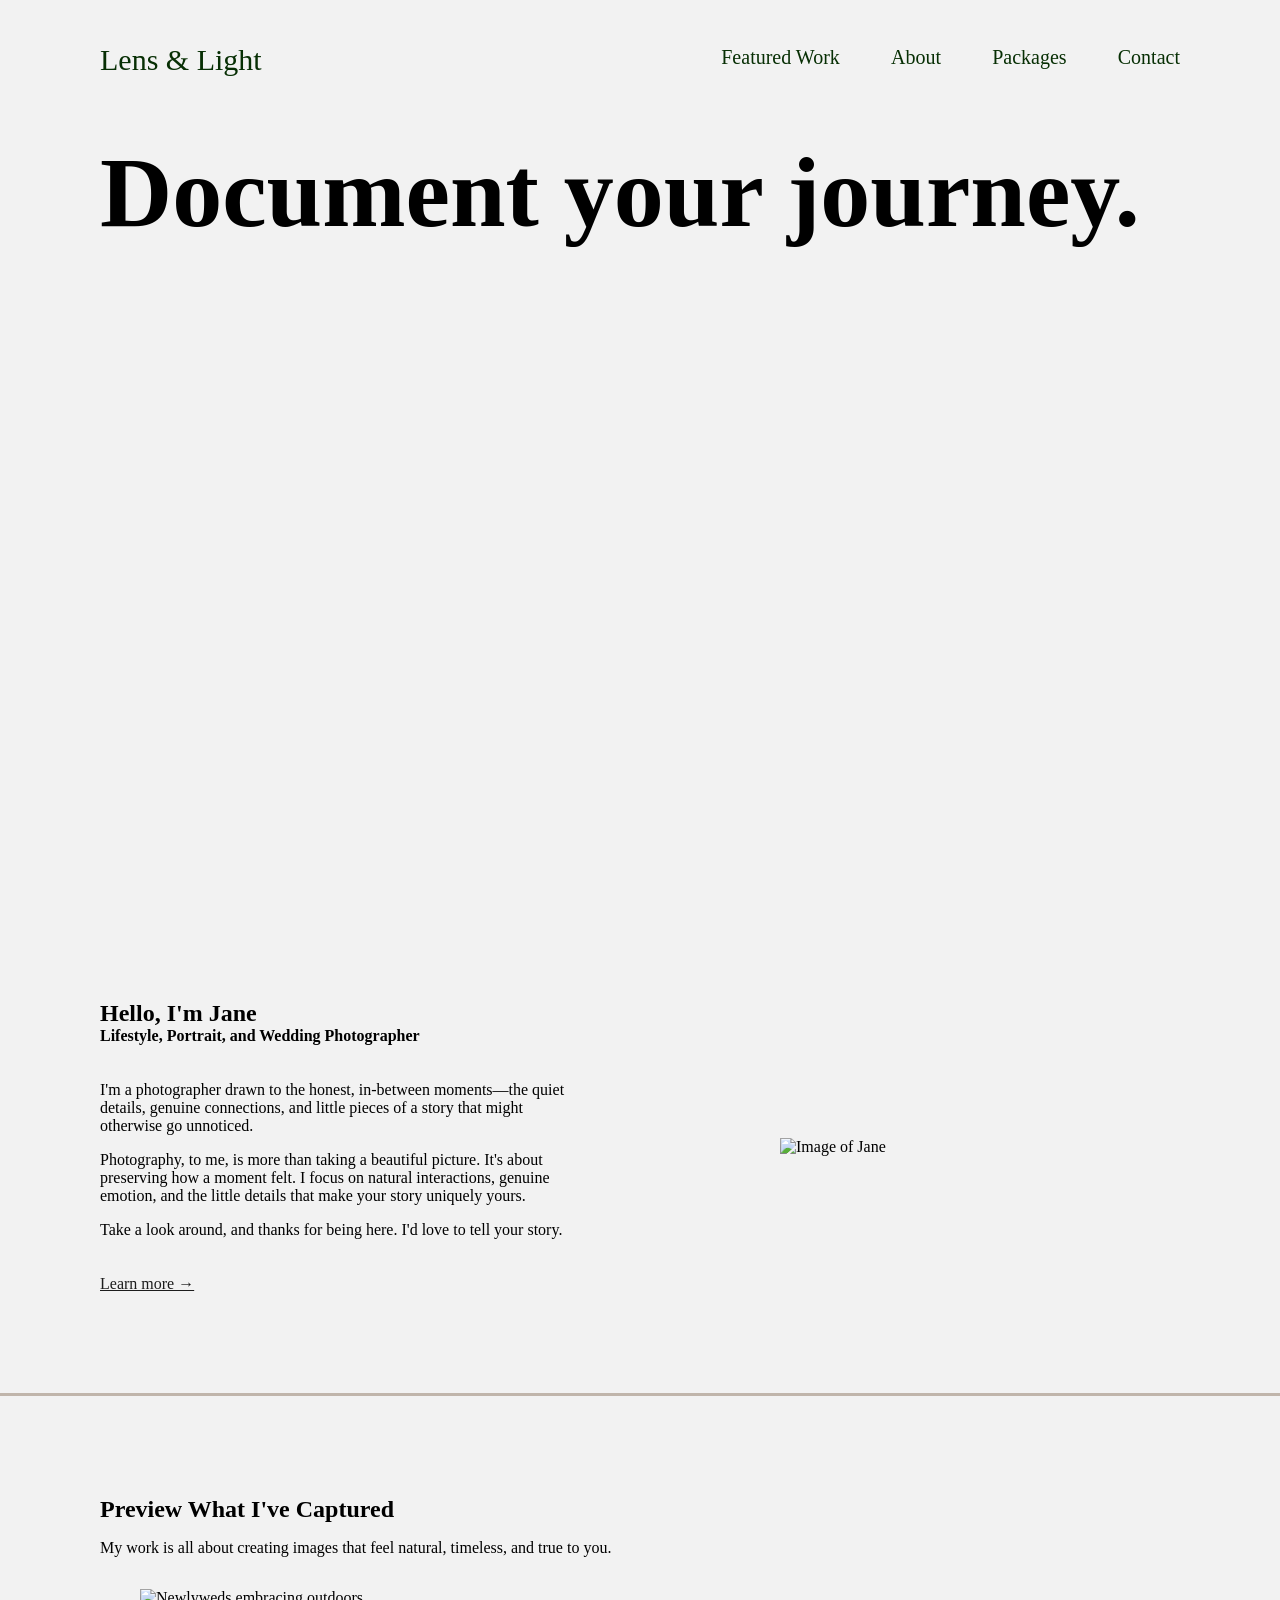
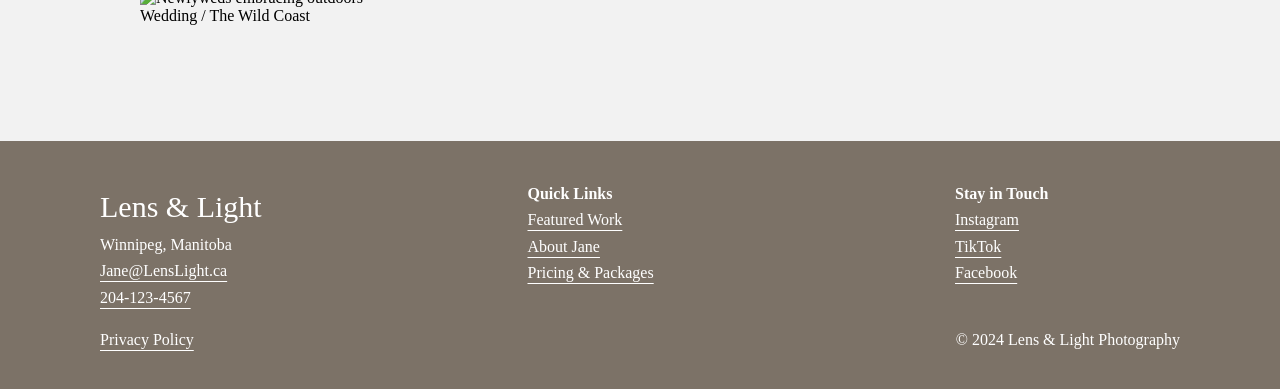
==== index.html @ a1c9bda1 "first commit" ====
<!DOCTYPE html>
<html lang="en">
<head>
	<meta charset="UTF-8">
	<meta name="viewport" content="width=device-width, initial-scale=1.0">
	<meta name="description" content="Lens & Light Photography — thoughtful photography for life's honest, luminous moments.">
	<title>Lens & Light Photography | Home</title>
	<link rel="preconnect" href="https://fonts.googleapis.com">
	<link rel="preconnect" href="https://fonts.gstatic.com" crossorigin>
	<link href="https://fonts.googleapis.com/css2?family=Homemade+Apple&display=swap" rel="stylesheet">
	<link href="https://googleapis.com" rel="stylesheet">
	<link rel="stylesheet" href="styles.css">
</head>
<body>
	<header id="top" class="header home">
		<div class="header-content content">
			<nav class="nav" aria-label="Main navigation">
				<div class="logo-div">
					<a class="brand" href="#top">Lens &amp; Light</a>
					<img src="images/menu.png" alt="Hamburger menu icon" class="hamburger" height="40" />
				</div>
				<div class="nav-links">
					<a href="featured-work.html" class="nav">Featured Work</a>
					<a href="#about" class="nav">About</a>
					<a href="packages.html" class="nav">Packages</a>
					<a href="#" class="nav">Contact</a>
				</div>
			</nav>
			<h1>Document your journey.</h1>
		</div>
	</header>
	<main>
		<section id="about" class="main-section">
			<div class="content">
				<div class="left">
					<div class="about-heading">
						<h2 class="no-margin">Hello, I&apos;m Jane</h2>
						<h4 class="no-margin">Lifestyle, Portrait, and Wedding Photographer</h4>
					</div>
					<div class="about-content">
						<p>I&apos;m a photographer drawn to the honest, in-between moments—the quiet details, genuine connections, and little pieces of a story that might otherwise go unnoticed.</p>
						<p>Photography, to me, is more than taking a beautiful picture. It&apos;s about preserving how a moment felt. I focus on natural interactions, genuine emotion, and the little details that make your story uniquely yours.</p>
						<p>Take a look around, and thanks for being here. I&apos;d love to tell your story.</p>
					</div>
					<a href="#">Learn more →</a>
				</div>
				<div class="right">
					<img width="400px" src="https://images.unsplash.com/photo-1513159446162-54eb8bdaa79b?auto=format&fit=crop&w=800&q=85" alt="Image of Jane" />
				</div>
			</div>
		</section>
		<section id="preview" class="main-section content">
			<h2 class="no-margin">Preview What I've Captured</h2>
			<p>My work is all about creating images that feel natural, timeless, and true to you.</p>
			<div class="gallery-carousel">
				<figure><img src="https://images.unsplash.com/photo-1511285560929-80b456fea0bc?auto=format&fit=crop&w=1000&q=85" alt="Newlyweds embracing outdoors">
				<figcaption>Wedding / The Wild Coast</figcaption></figure>
			</div>
		</section>
	</main>
	<footer class="footer">
		<div class="content">
			<div class="columns">
				<div class="footer-link-section">
					<a href="#top" class="brand">Lens & Light</a>
					<p class="no-margin">Winnipeg, Manitoba</p>
					<a href="mailto:Jane@LensLight.ca">Jane@LensLight.ca</a>
					<a href="tel:2041234567">204-123-4567</a>
				</div>
				<div class="footer-link-section">
					<h4 class="no-margin">Quick Links</h4>
					<a href="#">Featured Work</a>
					<a href="#">About Jane</a>
					<a href="#">Pricing & Packages</a>
				</div>
				<div class="footer-link-section">
					<h4 class="no-margin">Stay in Touch</h4>
					<a href="#">Instagram</a>
					<a href="#">TikTok</a>
					<a href="#">Facebook</a>
				</div>
			</div>
			<div class="columns">
				<div class="terms">
					<a href="#">Privacy Policy</a>
					<!-- <a href="#">Terms of Service</a> -->
				</div>
				<p class="no-margin">&copy; 2024 Lens &amp; Light Photography</p>	
			</div>
		</div>
	</footer>
</body>
</html>
---- styles.css ----
:root {
    --background: #F2F2F2;
    --accent-light: #C0B5AB;
    --accent-dark: #7C7267;
    --header-background: #262318;
    --font-color: #1D1D1D;
    --green-accent: #072F04;
}

* {
    box-sizing: border-box;
}

h1, h2, h3, h4, h5, h6 {
    margin-top: 0;
    margin-bottom: 12px;
}

h1 {
    font-size: 100px;
}

a {
    color: var(--font-color);
}
a.nav {
    text-decoration: none;
}
a.active {
    text-decoration: underline;
    text-underline-offset: 25%;
    text-decoration-thickness: 1.5px;
}

main {
    min-height: 80vh;
}

.lavish {
  font-family: "Lavishly Yours", cursive;
  font-weight: 400;
  font-style: normal;
}

.no-margin {
    margin: 0;
    padding: 0;
}

body {
    background-color: var(--background);
    margin: 0;
    width: 100%;
}

.content {
    max-width: 1400px;
}
.content:not(.footer *) {
    margin: 0 auto;
}

.header {
    padding: 30px 100px;
}
.header.home {
    background-image: url("https://images.unsplash.com/photo-1511285560929-80b456fea0bc?auto=format&fit=crop&w=1000&q=85");
    background-repeat: no-repeat;
    background-size: cover;
    background-position: center; 
    height: 900px;
}
.header:not(.home) {
    background-color: var(--header-background);
    color: white;
}
.header-content {
    display: flex;
    flex-direction: column;
    gap: 50px;
}
.nav {
    display: flex;
    flex-direction: row;
    justify-content: space-between;
    align-items: center;
    font-size: 20px;
}
.brand {
    text-decoration: none;
    font-family: "Homemade Apple", cursive;
    font-weight: 400;
    font-style: normal;
    font-size: 30px;
    line-height: 170%;
}
.hamburger {
    visibility: hidden;
}
.nav-links {
    display: flex;
    flex-direction: row;
    /* gap: clamp(1rem, 2.5rem, 2.5rem); */
    gap: 4vw;
    width: fit-content;
    flex-wrap: wrap;
}
.nav .brand, .nav-links a {
    color: var(--green-accent);
    width: fit-content;
}
.header:not(.home) .nav .brand, .header:not(.home) .nav-links a {
    color: white;
}

#about {
    border-bottom: 3px solid var(--accent-light);
}
#about .content {
    display: flex;
    flex-direction: row;
    gap: 200px;
}
.main-section { 
    padding: 100px;
}
.side-padding {
    margin: 0 100px;
}
#about .left {
    display: flex;
    flex-direction: column;
    gap: 20px;
}
#about .right {
    display: flex;
    align-items: center;
}

#preview {
    display: flex;
    flex-direction: column;
    /* gap: 20px; */
}

.footer {
    background-color: var(--accent-dark);
    color: white;
    padding: 40px 100px;
}
.footer .content {  
    display: flex;
    flex-direction: column;
    gap: 20px;
}
.footer .columns {
    display: flex;
    flex-direction: row;
    justify-content: space-between;
}
.footer-link-section {
    display: flex;
    flex-direction: column;
    width: 225px;
    line-height: 165%;
}
.footer-link-section a, .footer .terms a {
    color: white;
    text-underline-offset: 25%;
}
.footer .terms {
    display: flex;
    flex-direction: row;
    gap: 20px;
}


/* Featured Work Pages */

.featured-tabs {
    display: flex;
    flex-direction: row;
    gap: 20px;
}
.gallery {
    width: 100%;
    box-sizing: border-box;
    display: flex;
    gap: 10px;
    padding: 60px 25px 200px 25px;
}
.gallery-column {
    flex: 1;
    min-width: 300px;
    max-width: 500px;
    display: flex;
    flex-direction: column;
    gap: 10px;
    overflow: hidden;
}
.gallery-column img {
    width: 100%;
    max-width: 600px;
    height: auto;
    display: block;
}

/* Packages Page */
.package-section {
    margin-top: 20px;
    margin-bottom: 200px !important;
    padding: 0 90px 55px;
    border: 2px solid #333;
    position: relative;
}
.title-wrapper {
    position: relative;
    text-align: center;
    margin-top: -42px;
    margin-bottom: 32px;
}
.title {
    display: inline-block;
    padding: 0 75px;
    background: #f4f4f4;
    font-family: "Ballet", "Brush Script MT", cursive;
    font-size: 64px;
    font-weight: 400;
    line-height: 1;
    position: relative;
}
.intro {
    text-align: center;
    font-family: Georgia, "Times New Roman", serif;
    font-size: 22px;
    margin: 0 auto 72px;
    max-width: 1050px;
    line-height: 1.4;
}
.packages {
    display: grid;
    column-gap: 70px;
}
.packages.three {
    grid-template-columns: repeat(3, minmax(0, 1fr));
}
.packages.two {
    grid-template-columns: repeat(2, minmax(0, 1fr));
}
.package {
    min-width: 0;
}
.price {
    text-align: center;
    font-size: 24px;
    margin-bottom: 13px;
}
.package-name {
    border-top: 1px solid #777;
    border-bottom: 1px solid #777;
    padding: 7px 0 11px;

    text-align: center;

    font-family: "Ballet", "Brush Script MT", cursive;
    font-size: 34px;
    font-weight: 400;
    font-style: italic;
}
.description {
    margin: 17px 0 25px;
    font-size: 17px;
    line-height: 1.25;
}
.features {
    margin: 0;
    padding-left: 18px;
    font-size: 17px;
    line-height: 1.28;
}
.features li {
    padding-left: 1px;
    margin: 0;
}


@media (max-width: 1265px) {
    #about .content{
        gap: 70px;
    }
    #about .right img {
        width: 380px;
    }
}

@media (max-width: 1000px) {
    .header {
        padding: 30px 50px;
    }
    .main-section {
        padding: 80px 50px;
    }
    .side-padding  {
        margin: 0 50px;
    }
    .footer-link-section {
        width: fit-content;
        min-width: 120px;
    }
    #about .content {
        flex-direction: column;
    }
    #about .right img {
        margin: 0 auto;
    }
    .footer {
        padding: 40px 50px;
    }

    /* Packages page */
    .package-section {
        margin: 30px;
        padding: 0 45px 45px;
    }

    .packages {
        column-gap: 40px;
    }

    .title {
        font-size: 52px;
        padding: 0 45px;
    }

    .intro {
        font-size: 19px;
        margin-bottom: 55px;
    }
}

@media (max-width: 760px) {
    .header .nav-links {
        display: none;
    }
    .header .logo-div {
        display: flex;
        flex-direction: row;
        justify-content: space-between;
        width: 100%;
    }
    .header .hamburger {
        visibility: visible;
    }

    /* Packages page */
    .package-section {
        margin: 20px;
        padding: 0 30px 40px;
    }

    .packages.two, .packages.three {
        grid-template-columns: repeat(1, minmax(0, 1fr));
        row-gap: 50px;
    }

    .title-wrapper {
        margin-bottom: 30px;
    }

    .title {
        font-size: 46px;
        padding: 0 30px;
    }

    .intro {
        font-size: 18px;
        margin-bottom: 45px;
    }
}

@media (max-width: 500px) {
    .header {
        padding: 25px;
    }
    .main-section {
        padding: 60px 25px;
    }
    .side-padding  {
        margin: 0 25px;    
    }
    #about .right img {
        width: 90vw;
    }

    /* Packages page */
    .package-section {
        margin: 12px;
        padding: 0 20px 30px;
    }

    .title {
        font-size: 38px;
        padding: 0 20px;
    }

    .intro {
        font-size: 16px;
    }

    .description,
    .features {
        font-size: 16px;
    }

    .price {
        font-size: 22px;
    }
}
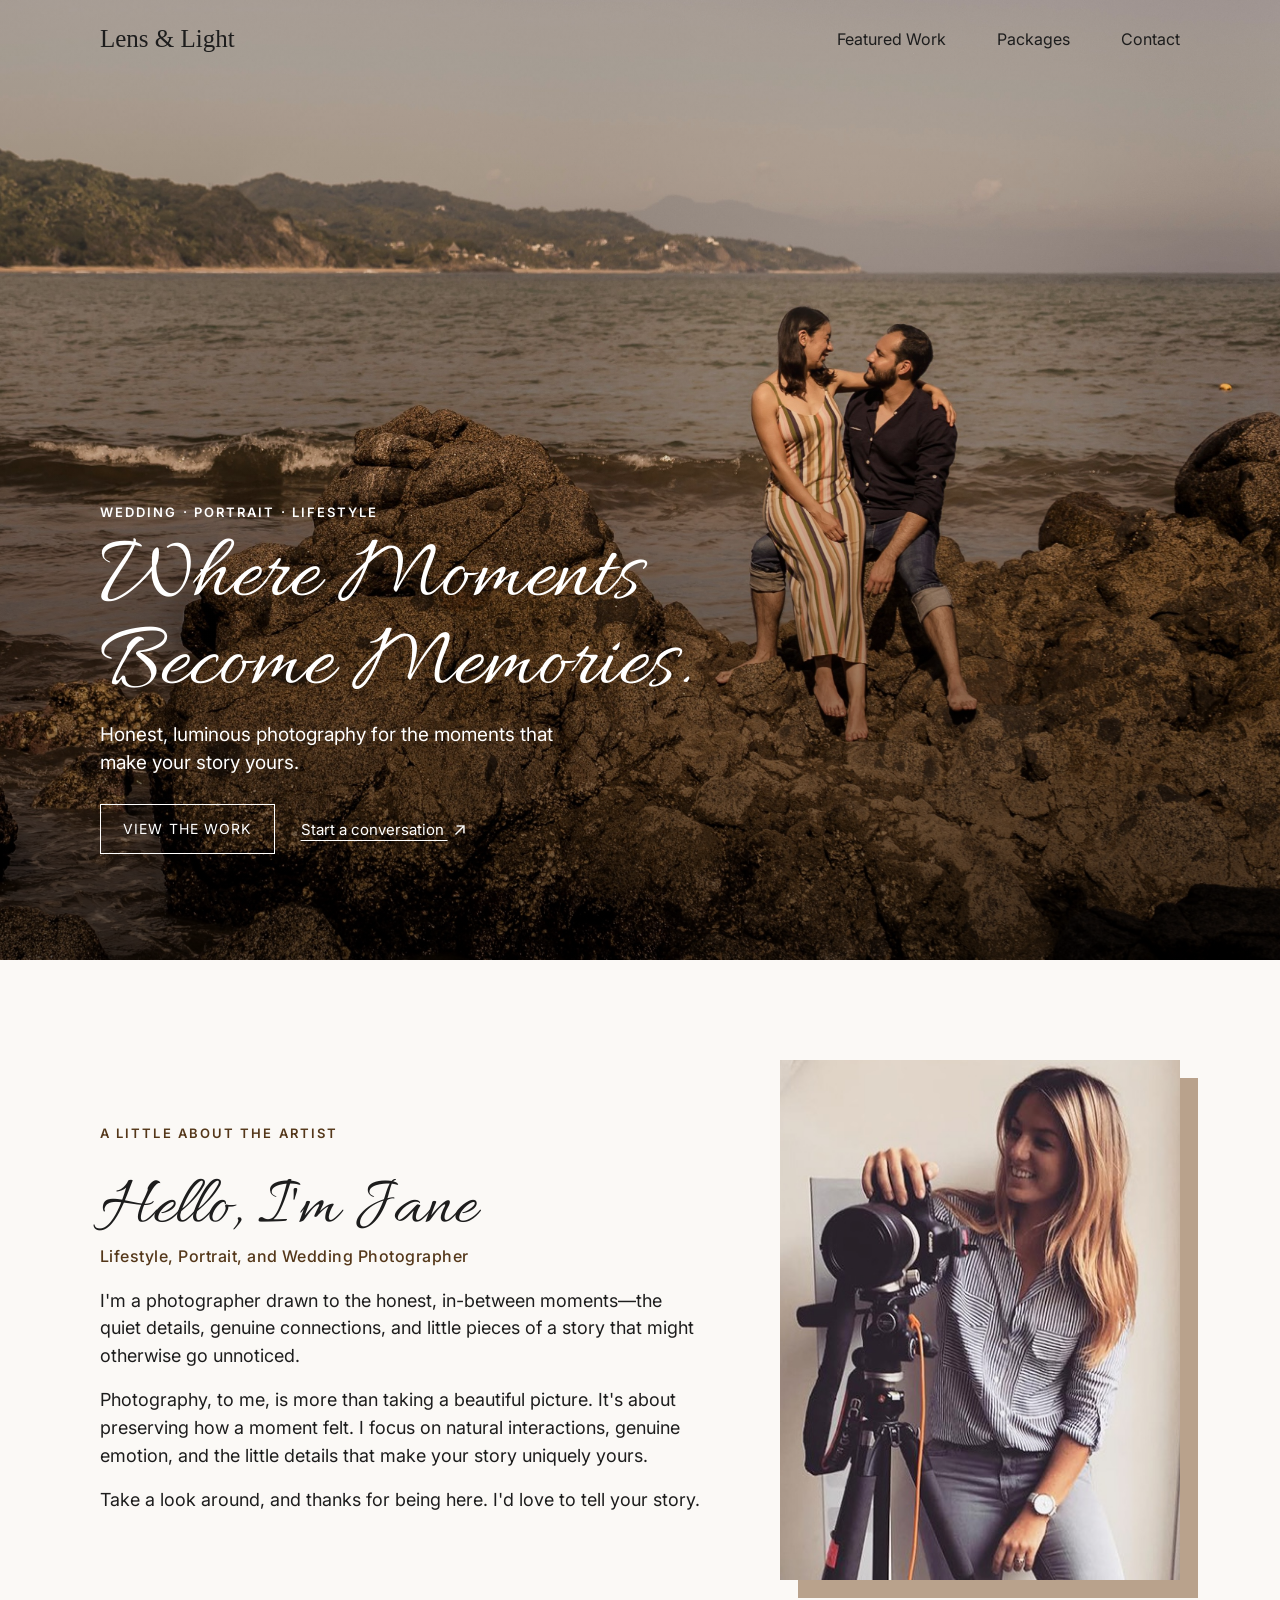
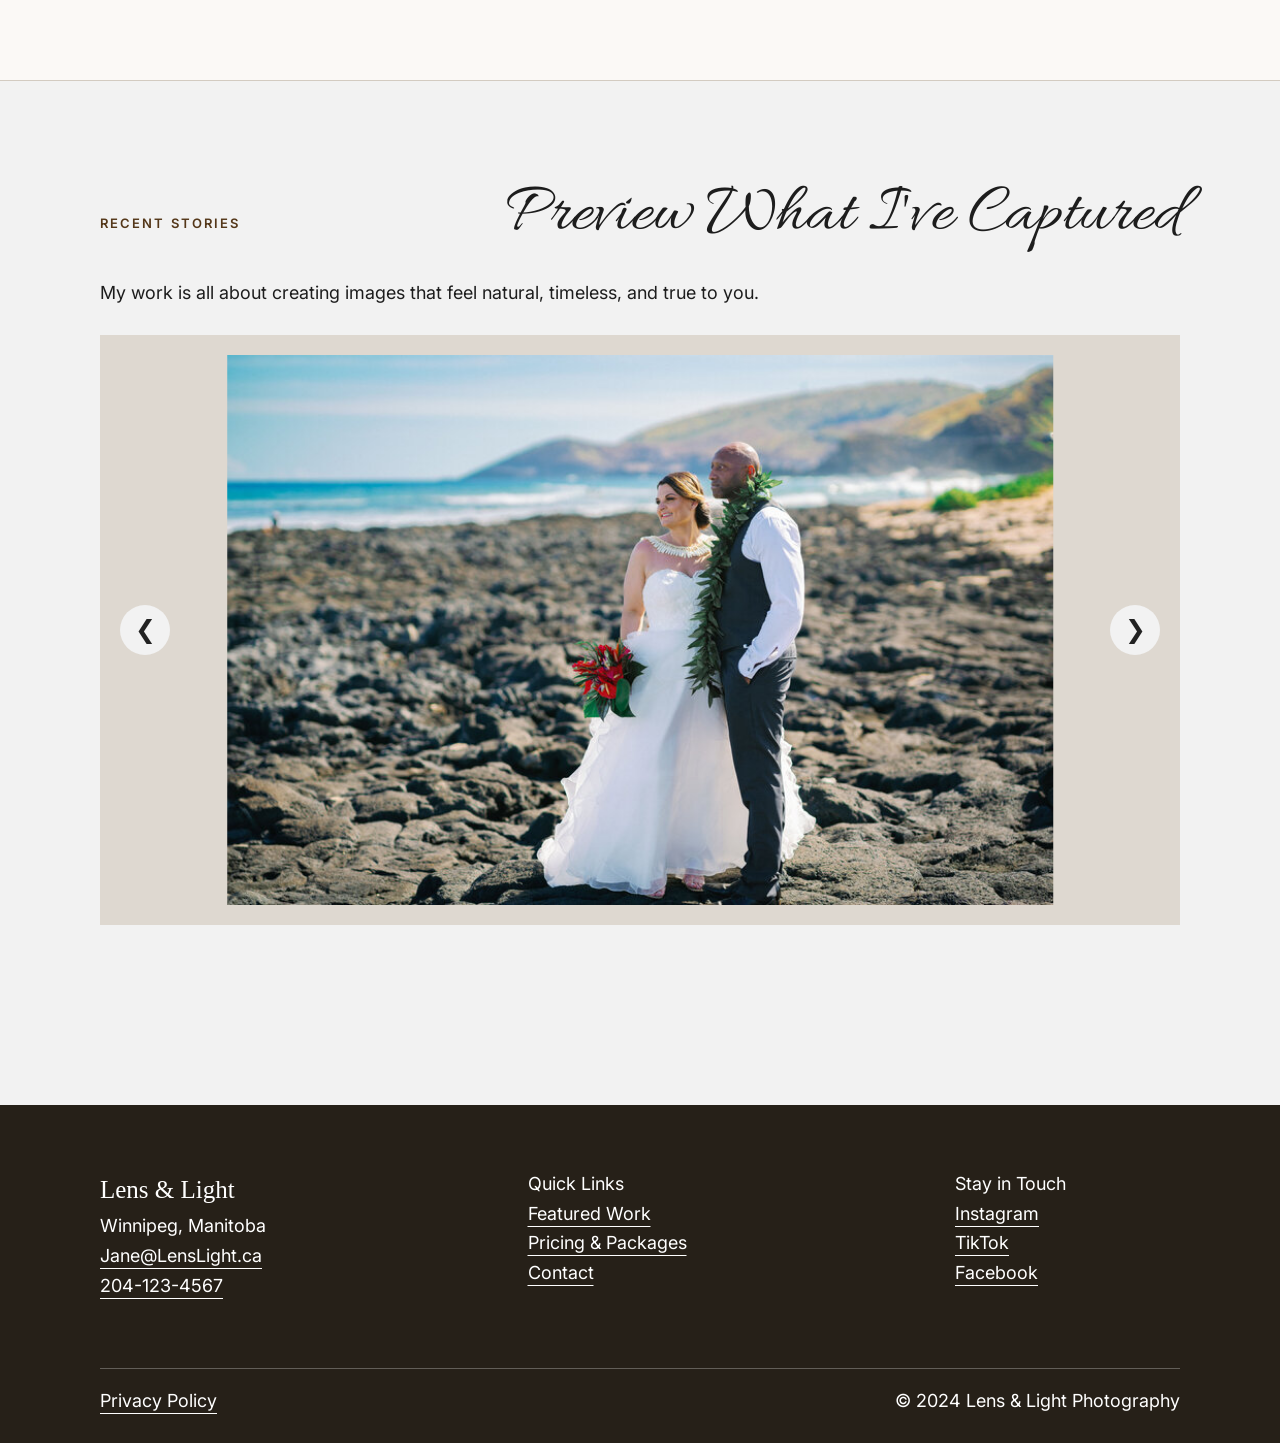
==== commit 092c78a9: "whole site" ====
--- a/index.html
+++ b/index.html
@@ -7,34 +7,45 @@
 	<title>Lens & Light Photography | Home</title>
 	<link rel="preconnect" href="https://fonts.googleapis.com">
 	<link rel="preconnect" href="https://fonts.gstatic.com" crossorigin>
-	<link href="https://fonts.googleapis.com/css2?family=Homemade+Apple&display=swap" rel="stylesheet">
-	<link href="https://googleapis.com" rel="stylesheet">
+	<link href="https://fonts.googleapis.com/css2?family=Allura&family=Homemade+Apple&family=Inter:wght@400;500;600&display=swap" rel="stylesheet">
 	<link rel="stylesheet" href="styles.css">
 </head>
 <body>
-	<header id="top" class="header home">
+	<header id="top" class="header home content-padding">
 		<div class="header-content content">
 			<nav class="nav" aria-label="Main navigation">
 				<div class="logo-div">
 					<a class="brand" href="#top">Lens &amp; Light</a>
-					<img src="images/menu.png" alt="Hamburger menu icon" class="hamburger" height="40" />
-				</div>
-				<div class="nav-links">
-					<a href="featured-work.html" class="nav">Featured Work</a>
-					<a href="#about" class="nav">About</a>
+					<button type="button" class="hamburger" aria-label="Open navigation menu" aria-expanded="false" aria-controls="main-navigation">
+						<svg viewBox="0 0 24 24" aria-hidden="true" focusable="false">
+							<path d="m6 9 6 6 6-6"></path>
+						</svg>
+					</button>
+				</div>
+				<div class="nav-links" id="main-navigation">
+					<a href="weddings-featured-work.html" class="nav">Featured Work</a>
 					<a href="packages.html" class="nav">Packages</a>
-					<a href="#" class="nav">Contact</a>
+					<a href="contact.html" class="nav">Contact</a>
 				</div>
 			</nav>
-			<h1>Document your journey.</h1>
+			<div class="hero-copy">
+				<p class="hero-eyebrow">Wedding · Portrait · Lifestyle</p>
+				<h1 class="heading-font">Where Moments Become Memories.</h1>
+				<p class="hero-intro">Honest, luminous photography for the moments that make your story yours.</p>
+				<div class="hero-actions">
+					<a class="hero-button" href="weddings-featured-work.html">View the work</a>
+					<a class="hero-text-link" href="contact.html">Start a conversation <span aria-hidden="true">↗</span></a>
+				</div>
+			</div>
 		</div>
 	</header>
 	<main>
-		<section id="about" class="main-section">
+		<section id="about" class="t-b-padding content-padding">
 			<div class="content">
 				<div class="left">
+					<p class="section-kicker">A little about the artist</p>
 					<div class="about-heading">
-						<h2 class="no-margin">Hello, I&apos;m Jane</h2>
+						<h2 class="no-margin heading-font">Hello, I&apos;m Jane</h2>
 						<h4 class="no-margin">Lifestyle, Portrait, and Wedding Photographer</h4>
 					</div>
 					<div class="about-content">
@@ -42,19 +53,56 @@
 						<p>Photography, to me, is more than taking a beautiful picture. It&apos;s about preserving how a moment felt. I focus on natural interactions, genuine emotion, and the little details that make your story uniquely yours.</p>
 						<p>Take a look around, and thanks for being here. I&apos;d love to tell your story.</p>
 					</div>
-					<a href="#">Learn more →</a>
 				</div>
 				<div class="right">
-					<img width="400px" src="https://images.unsplash.com/photo-1513159446162-54eb8bdaa79b?auto=format&fit=crop&w=800&q=85" alt="Image of Jane" />
+					<img width="400px" src="images/jane.jpg" alt="Image of Jane" />
 				</div>
 			</div>
 		</section>
-		<section id="preview" class="main-section content">
-			<h2 class="no-margin">Preview What I've Captured</h2>
+		<section id="preview" class="top-padding bottom-padding content content-padding">
+			<div class="section-heading">
+				<p class="section-kicker">Recent stories</p>
+				<h2 class="no-margin heading-font">Preview What I&apos;ve Captured</h2>
+			</div>
 			<p>My work is all about creating images that feel natural, timeless, and true to you.</p>
-			<div class="gallery-carousel">
-				<figure><img src="https://images.unsplash.com/photo-1511285560929-80b456fea0bc?auto=format&fit=crop&w=1000&q=85" alt="Newlyweds embracing outdoors">
-				<figcaption>Wedding / The Wild Coast</figcaption></figure>
+			
+			<div class="carousel">
+				<button class="carousel-button carousel-button-left" aria-label="Previous image">
+					&#10094;
+				</button>
+
+				<div class="carousel-track-container">
+					<div class="carousel-track">
+						<div class="carousel-slide">
+							<img src="images/weddings/wedding2.jpg" alt="Example wedding photography">
+						</div>
+
+						<div class="carousel-slide">
+							<img src="images/portraits/portrait1.jpg" alt="Example couple portrait">
+						</div>
+
+						<div class="carousel-slide">
+							<img src="images/lifestyle/lifestyle1.jpg" alt="Example lifestyle photography">
+						</div>
+
+						<div class="carousel-slide">
+							<img src="images/weddings/wedding1.avif" alt="Example outdoor portrait">
+						</div>
+
+						<div class="carousel-slide">
+							<img src="images/portraits/portrait2.jpg" alt="Example outdoor portrait">
+						</div>
+
+						<div class="carousel-slide">
+							<img src="images/lifestyle/lifestyle3.avif" alt="Example outdoor portrait">
+						</div>
+					</div>
+				</div>
+
+				<button class="carousel-button carousel-button-right" aria-label="Next image">
+					&#10095;
+				</button>
+
 			</div>
 		</section>
 	</main>
@@ -68,13 +116,13 @@
 					<a href="tel:2041234567">204-123-4567</a>
 				</div>
 				<div class="footer-link-section">
-					<h4 class="no-margin">Quick Links</h4>
-					<a href="#">Featured Work</a>
-					<a href="#">About Jane</a>
-					<a href="#">Pricing & Packages</a>
+					<p class="no-margin">Quick Links</p>
+					<a href="weddings-featured-work.html">Featured Work</a>
+					<a href="packages.html">Pricing & Packages</a>
+					<a href="contact.html">Contact</a>
 				</div>
 				<div class="footer-link-section">
-					<h4 class="no-margin">Stay in Touch</h4>
+					<p class="no-margin">Stay in Touch</p>
 					<a href="#">Instagram</a>
 					<a href="#">TikTok</a>
 					<a href="#">Facebook</a>
@@ -89,5 +137,94 @@
 			</div>
 		</div>
 	</footer>
+
+	<script>
+		const track = document.querySelector(".carousel-track");
+		const trackContainer = document.querySelector(".carousel-track-container");
+		const slides = document.querySelectorAll(".carousel-slide");
+
+		const previousButton = document.querySelector(".carousel-button-left");
+		const nextButton = document.querySelector(".carousel-button-right");
+		const hamburger = document.querySelector(".hamburger");
+		const navigationLinks = document.querySelector(".nav-links");
+
+		let currentSlide = 0;
+		let touchStartX = 0;
+
+
+		function toggleNavigation() {
+			const isOpen = navigationLinks.classList.toggle("is-open");
+			hamburger.setAttribute("aria-expanded", isOpen);
+			hamburger.setAttribute("aria-label", isOpen ? "Close navigation menu" : "Open navigation menu");
+		}
+
+
+		hamburger.addEventListener("click", toggleNavigation);
+		hamburger.addEventListener("keydown", (event) => {
+			if (event.key === "Enter" || event.key === " ") {
+				event.preventDefault();
+				toggleNavigation();
+			}
+		});
+
+
+		function updateCarousel() {
+			track.style.transform = `translateX(-${currentSlide * 100}%)`;
+		}
+
+
+		nextButton.addEventListener("click", () => {
+
+			currentSlide++;
+
+			// Go back to the first image after the last one
+			if (currentSlide >= slides.length) {
+				currentSlide = 0;
+			}
+
+			updateCarousel();
+		});
+
+
+		previousButton.addEventListener("click", () => {
+
+			currentSlide--;
+
+			// Go to the last image if we're at the first
+			if (currentSlide < 0) {
+				currentSlide = slides.length - 1;
+			}
+
+			updateCarousel();
+		});
+
+
+		trackContainer.addEventListener("touchstart", (event) => {
+			if (event.touches.length === 1) {
+				touchStartX = event.touches[0].clientX;
+			}
+		}, { passive: true });
+
+		trackContainer.addEventListener("touchend", (event) => {
+			if (!touchStartX || event.changedTouches.length !== 1) {
+				touchStartX = 0;
+				return;
+			}
+
+			const touchEndX = event.changedTouches[0].clientX;
+			const swipeDistance = touchEndX - touchStartX;
+			const minimumSwipeDistance = 50;
+
+			if (Math.abs(swipeDistance) >= minimumSwipeDistance) {
+				if (swipeDistance < 0) {
+					nextButton.click();
+				} else {
+					previousButton.click();
+				}
+			}
+
+			touchStartX = 0;
+		}, { passive: true });
+	</script>
 </body>
 </html>
--- a/styles.css
+++ b/styles.css
@@ -1,14 +1,27 @@
 :root {
     --background: #F2F2F2;
-    --accent-light: #C0B5AB;
-    --accent-dark: #7C7267;
-    --header-background: #262318;
+    --accent-lighter: #ded8d0;
+    --accent-light: #B9A28C;
+    --accent-dark: #543719;
+    --header-background: #262018;
     --font-color: #1D1D1D;
-    --green-accent: #072F04;
+    --paper: #FBF9F6;
+    --line: rgba(84, 55, 25, 0.24);
+}
+
+html {
+    scroll-behavior: smooth;
 }
 
 * {
     box-sizing: border-box;
+    font-family: "Inter", sans-serif;
+    font-size: 18px;
+    color: var(--font-color);
+}
+
+body {
+    line-height: 1.55;
 }
 
 h1, h2, h3, h4, h5, h6 {
@@ -18,28 +31,29 @@
 
 h1 {
     font-size: 100px;
-}
-
-a {
-    color: var(--font-color);
-}
+    line-height: 1;
+}
+h2 {
+    font-size: 70px;
+    line-height: 1;
+}
+h2.smaller {
+    font-size: 40px;
+    font-weight: 400;
+}
+
+.heading-font {
+  font-family: "Allura", cursive;
+  font-weight: 400;
+  font-style: normal;
+}
+
 a.nav {
     text-decoration: none;
 }
-a.active {
-    text-decoration: underline;
-    text-underline-offset: 25%;
-    text-decoration-thickness: 1.5px;
-}
 
 main {
     min-height: 80vh;
-}
-
-.lavish {
-  font-family: "Lavishly Yours", cursive;
-  font-weight: 400;
-  font-style: normal;
 }
 
 .no-margin {
@@ -53,22 +67,47 @@
     width: 100%;
 }
 
+.white-menu {
+    stroke: white !important;
+}
+
 .content {
     max-width: 1400px;
 }
+.content.form {
+    max-width: 1000px;
+}
 .content:not(.footer *) {
     margin: 0 auto;
 }
+.content-padding {
+    padding-left: 100px;
+    padding-right: 100px;
+}
+.content-margin {
+    margin-left: 100px;
+    margin-right: 100px;
+}
 
 .header {
-    padding: 30px 100px;
+    padding-top: 18px;
+    padding-bottom: 18px;
 }
 .header.home {
-    background-image: url("https://images.unsplash.com/photo-1511285560929-80b456fea0bc?auto=format&fit=crop&w=1000&q=85");
+    position: relative;
+    isolation: isolate;
+    background-image: url("images/hero.jpg");
     background-repeat: no-repeat;
     background-size: cover;
-    background-position: center; 
-    height: 900px;
+    background-position: right center; 
+    height: 960px;
+}
+.header.home::before {
+    position: absolute;
+    inset: 0;
+    z-index: -1;
+    background: linear-gradient(180deg, rgba(215, 211, 202, 0.3) 0%, rgba(4, 4, 4, 0.08) 42%, rgba(0, 0, 0, 0.64) 100%);
+    content: "";
 }
 .header:not(.home) {
     background-color: var(--header-background);
@@ -78,24 +117,29 @@
     display: flex;
     flex-direction: column;
     gap: 50px;
+    height: 100%;
 }
 .nav {
     display: flex;
     flex-direction: row;
     justify-content: space-between;
     align-items: center;
-    font-size: 20px;
+    font-size: 16px;
+}
+.logo-div {
+    display: flex;
 }
 .brand {
     text-decoration: none;
     font-family: "Homemade Apple", cursive;
     font-weight: 400;
     font-style: normal;
-    font-size: 30px;
+    font-size: 25px;
     line-height: 170%;
 }
 .hamburger {
     visibility: hidden;
+    cursor: pointer;
 }
 .nav-links {
     display: flex;
@@ -106,57 +150,297 @@
     flex-wrap: wrap;
 }
 .nav .brand, .nav-links a {
-    color: var(--green-accent);
     width: fit-content;
+}
+.header .nav-links a {
+    position: relative;
+    text-decoration: none;
+}
+.header .nav-links a::after {
+    position: absolute;
+    right: 0;
+    bottom: -6px;
+    left: 0;
+    height: 1.5px;
+    background-color: currentColor;
+    content: "";
+    transform: scaleX(0);
+    transform-origin: right;
+    transition: transform 0.25s ease;
+}
+.header .nav-links a:hover::after,
+.header .nav-links a:focus-visible::after {
+    transform: scaleX(1);
+    transform-origin: left;
 }
 .header:not(.home) .nav .brand, .header:not(.home) .nav-links a {
     color: white;
 }
 
+.page-intro {
+    margin: 0 auto;
+    padding-top: 96px;
+    padding-bottom: 36px;
+}
+.page-intro h1 {
+    margin-bottom: 8px;
+    font-size: 82px;
+    line-height: 1.4;
+}
+.page-intro p {
+    margin: 0 auto;
+    font-size: 18px;
+}
+.page-intro .section-kicker {
+    color: var(--accent-dark);
+}
+.tabs-section {
+    padding-top: 50px;
+    padding-bottom: 70px;
+}
+.tabs-section.mobile {
+    display: none;
+}
+
+.hero-copy {
+    max-width: 760px;
+    margin-top: auto;
+    padding-bottom: 88px;
+    color: white;
+}
+.hero-copy h1,
+.hero-copy p {
+    color: white;
+}
+.hero-copy h1 {
+    max-width: 1000px;
+    font-size: 92px;
+    margin-bottom: 12px;
+    line-height: 0.95;
+}
+.hero-eyebrow,
+.section-kicker {
+    margin: 0 0 14px;
+    color: var(--accent-dark);
+    font-size: 13px;
+    font-weight: 600;
+    letter-spacing: 0.16em;
+    line-height: 1.2;
+    text-transform: uppercase;
+}
+.hero-intro {
+    max-width: 470px;
+    margin: 0 0 28px;
+    font-size: 19px;
+    line-height: 1.45;
+}
+.hero-actions {
+    display: flex;
+    align-items: center;
+    gap: 26px;
+}
+.hero-button {
+    padding: 13px 22px;
+    border: 1px solid white;
+    color: white;
+    font-size: 14px;
+    letter-spacing: 0.08em;
+    text-decoration: none;
+    text-transform: uppercase;
+    transition: background-color 0.25s ease, color 0.25s ease;
+}
+.hero-button:hover,
+.hero-button:focus-visible {
+    background-color: white;
+    color: var(--header-background);
+}
+.hero-text-link {
+    color: white;
+    font-size: 15px;
+    text-underline-offset: 5px;
+}
+.hero-text-link span {
+    color: inherit;
+    display: inline-block;
+    margin-left: 5px;
+    transition: transform 0.25s ease;
+}
+.hero-text-link:hover span,
+.hero-text-link:focus-visible span {
+    transform: translate(3px, -3px);
+}
+
 #about {
-    border-bottom: 3px solid var(--accent-light);
+    background-color: var(--paper);
+    border-bottom: 1px solid var(--line);
 }
 #about .content {
     display: flex;
     flex-direction: row;
-    gap: 200px;
-}
-.main-section { 
-    padding: 100px;
-}
-.side-padding {
-    margin: 0 100px;
+    gap: 50px;
+    align-items: center;
+    justify-content: space-between;
+}
+.top-padding { 
+    padding-top: 100px;
+}
+.t-b-padding { 
+    padding-top: 100px;
+    padding-bottom: 100px;
+}
+.bottom-padding {
+    padding-bottom: 180px;
 }
 #about .left {
+    display: flex;
+    flex-direction: column;
+    flex: 1;
+    gap: 18px;
+}
+#about .right {
+    display: flex;
+    align-items: center;
+    width: 400px;
+}
+#about .right img {
+    display: block;
+    width: min(400px, 100%);
+    height: 520px;
+    object-fit: cover;
+    box-shadow: 18px 18px 0 var(--accent-light);
+}
+.about-heading h4 {
+    color: var(--accent-dark);
+    font-size: 16px;
+    font-weight: 500;
+    letter-spacing: 0.03em;
+}
+.about-content {
+    max-width: 600px;
+}
+.about-content p {
+    margin: 0 0 16px;
+}
+.about-content p:last-child {
+    margin-bottom: 0;
+}
+
+
+/* Image carousel */
+.carousel {
+    position: relative;
+    width: 100%;
+    max-width: 1200px;
+    margin: 0 auto;
+
+    display: flex;
+    align-items: center;
+}
+.carousel-track-container {
+    width: 100%;
+    overflow: hidden;
+    background-color: var(--accent-lighter);
+    padding-top: 20px;
+    padding-bottom: 20px;
+}
+.carousel-track {
+    display: flex;
+
+    transition: transform 0.5s ease;
+}
+.carousel-slide {
+    flex: 0 0 100%;
+    width: 100%;
+    overflow: hidden;
+}
+.carousel-slide img {
+    display: block;
+    width: auto;
+    height: 550px;
+    max-width: none;
+    position: relative;
+    left: 50%;
+    transform: translateX(-50%);
+}
+/* ---------- Arrows ---------- */
+.carousel-button {
+    position: absolute;
+    top: 50%;
+    transform: translateY(-50%);
+    z-index: 2;
+
+    width: 50px;
+    height: 50px;
+
+    border: none;
+    border-radius: 50%;
+
+    background: var(--background);
+    color: #222;
+
+    font-size: 25px;
+    line-height: 1;
+
+    cursor: pointer;
+
+    display: flex;
+    align-items: center;
+    justify-content: center;
+
+    transition:
+        background 0.3s ease,
+        opacity 0.3s ease;
+}
+.carousel-button:hover {
+    background: white;
+    box-shadow: 0 4px 16px rgba(29, 29, 29, 0.16);
+}
+.carousel-button:focus-visible {
+    outline: 2px solid var(--accent-dark);
+    outline-offset: 3px;
+}
+.carousel-button-left {
+    left: 20px;
+}
+.carousel-button-right {
+    right: 20px;
+}
+
+
+
+#preview {
+    display: flex;
+    flex-direction: column;
+    gap: 10px;
+    background-color: var(--background);
+}
+.section-heading {
+    display: flex;
+    align-items: baseline;
+    justify-content: space-between;
+    gap: 24px;
+}
+.section-heading .section-kicker {
+    flex-shrink: 0;
+    margin-bottom: 0;
+    color: var(--accent-dark);
+}
+
+.footer {
+    background-color: var(--header-background);
+    padding: 64px 100px 28px;
+}
+.footer .content {  
     display: flex;
     flex-direction: column;
     gap: 20px;
-}
-#about .right {
-    display: flex;
-    align-items: center;
-}
-
-#preview {
-    display: flex;
-    flex-direction: column;
-    /* gap: 20px; */
-}
-
-.footer {
-    background-color: var(--accent-dark);
-    color: white;
-    padding: 40px 100px;
-}
-.footer .content {  
-    display: flex;
-    flex-direction: column;
-    gap: 20px;
+    margin: 0 auto;
 }
 .footer .columns {
     display: flex;
     flex-direction: row;
     justify-content: space-between;
+    gap: 40px;
 }
 .footer-link-section {
     display: flex;
@@ -164,6 +448,9 @@
     width: 225px;
     line-height: 165%;
 }
+.footer .columns * {
+    color: white;
+}
 .footer-link-section a, .footer .terms a {
     color: white;
     text-underline-offset: 25%;
@@ -173,6 +460,12 @@
     flex-direction: row;
     gap: 20px;
 }
+.footer .columns:last-child {
+    align-items: flex-end;
+    margin-top: 48px;
+    padding-top: 18px;
+    border-top: 1px solid rgba(255, 255, 255, 0.28);
+}
 
 
 /* Featured Work Pages */
@@ -180,14 +473,50 @@
 .featured-tabs {
     display: flex;
     flex-direction: row;
-    gap: 20px;
+    gap: 16px;
+    padding-top: 0;
+    padding-bottom: 22px;
+}
+.featured-tabs a {
+    position: relative;
+    padding: 8px 18px;
+    color: var(--accent-dark);
+    letter-spacing: 0.08em;
+    text-transform: uppercase;
+    border-radius: 8px 8px 0 0;
+    border-bottom: 1px solid var(--accent-light);
+}
+.featured-tabs a::after {
+    position: absolute;
+    right: 0;
+    bottom: 0;
+    left: 0;
+    height: 1.5px;
+    background-color: currentColor;
+    content: "";
+    transform: scaleX(0);
+    transform-origin: right;
+    transition: transform 0.25s ease;
+}
+.featured-tabs a.active {
+    background-color: var(--accent-light);
+    color: var(--font-color);
+}
+.featured-tabs a:hover:not(.active),
+.featured-tabs a:focus-visible:not(.active) {
+    background-color: var(--accent-lighter);
+}
+.featured-tabs a:hover:not(.active)::after,
+.featured-tabs a:focus-visible:not(.active)::after {
+    transform: scaleX(1);
+    transform-origin: left;
 }
 .gallery {
     width: 100%;
     box-sizing: border-box;
     display: flex;
     gap: 10px;
-    padding: 60px 25px 200px 25px;
+    padding: 28px 0 70px;
 }
 .gallery-column {
     flex: 1;
@@ -203,37 +532,43 @@
     max-width: 600px;
     height: auto;
     display: block;
+    transition: filter 0.3s ease, transform 0.3s ease;
+}
+.gallery-column img:hover {
+    filter: brightness(1.06);
+    transform: scale(1.015);
 }
 
 /* Packages Page */
+
 .package-section {
     margin-top: 20px;
-    margin-bottom: 200px !important;
+    margin-bottom: 200px;
     padding: 0 90px 55px;
     border: 2px solid #333;
     position: relative;
 }
+.package-section.last {
+    margin-bottom: 50px;
+}
 .title-wrapper {
     position: relative;
     text-align: center;
-    margin-top: -42px;
+    margin-top: -38px;
     margin-bottom: 32px;
 }
 .title {
     display: inline-block;
     padding: 0 75px;
-    background: #f4f4f4;
-    font-family: "Ballet", "Brush Script MT", cursive;
+    background: var(--background);
     font-size: 64px;
-    font-weight: 400;
     line-height: 1;
     position: relative;
 }
 .intro {
     text-align: center;
-    font-family: Georgia, "Times New Roman", serif;
-    font-size: 22px;
     margin: 0 auto 72px;
+    font-size: 20px;
     max-width: 1050px;
     line-height: 1.4;
 }
@@ -259,17 +594,13 @@
     border-top: 1px solid #777;
     border-bottom: 1px solid #777;
     padding: 7px 0 11px;
-
     text-align: center;
-
-    font-family: "Ballet", "Brush Script MT", cursive;
     font-size: 34px;
-    font-weight: 400;
+    font-weight: 500;
     font-style: italic;
 }
 .description {
     margin: 17px 0 25px;
-    font-size: 17px;
     line-height: 1.25;
 }
 .features {
@@ -284,28 +615,303 @@
 }
 
 
+/* Contact form */
+.form h1 {
+    margin-top: 75px;
+}
+.form > p {
+    padding-bottom: 40px;
+}
+.contact-form-section {
+    width: 100%;
+    padding: 100px 20px;
+    background: #f2eee8;
+}
+
+.contact-form-container {
+    width: min(800px, 100%);
+    margin: 0 auto;
+}
+
+
+/* ---------- Heading ---------- */
+
+.form-heading {
+    text-align: center;
+    margin-bottom: 50px;
+}
+
+.form-heading h2 {
+    margin: 0 0 15px;
+
+    font-family: "Ballet", "Brush Script MT", cursive;
+    font-size: 52px;
+    font-weight: 400;
+}
+
+.form-heading p {
+    max-width: 600px;
+    margin: 0 auto;
+
+    font-family: Georgia, "Times New Roman", serif;
+    font-size: 18px;
+    line-height: 1.5;
+}
+
+
+/* ---------- Form ---------- */
+.field-error {
+    color: #a33;
+    font-size: 13px;
+    margin-top: 3px;
+}
+
+.contact-form {
+    display: flex;
+    flex-direction: column;
+    gap: 25px;
+    margin-bottom: 120px;
+}
+
+
+/* ---------- First + Last Name ---------- */
+
+.name-fields {
+    display: grid;
+    grid-template-columns: 1fr 1fr;
+    gap: 25px;
+}
+
+
+/* ---------- Individual Fields ---------- */
+
+.form-group {
+    display: flex;
+    flex-direction: column;
+    gap: 8px;
+}
+
+.form-group label {
+    font-size: 14px;
+    letter-spacing: 0.04em;
+    text-transform: uppercase;
+}
+
+.optional {
+    font-size: 12px;
+    text-transform: none;
+    letter-spacing: 0;
+    opacity: 0.6;
+}
+
+
+/* ---------- Inputs ---------- */
+
+.form-group input,
+.form-group select {
+    width: 100%;
+    height: 52px;
+
+    padding: 0 15px;
+
+    border: 1px solid #777;
+    border-radius: 0;
+
+    background: #fff;
+    color: #111;
+
+    font-family: inherit;
+    font-size: 16px;
+
+    outline: none;
+
+    transition:
+        border-color 0.2s ease,
+        box-shadow 0.2s ease;
+}
+
+
+/* ---------- Select ---------- */
+
+.form-group select {
+    cursor: pointer;
+    appearance: auto;
+}
+
+
+/* ---------- Focus ---------- */
+
+.form-group input:focus,
+.form-group select:focus {
+    border-color: #222;
+    box-shadow: 0 0 0 2px rgba(0, 0, 0, 0.08);
+}
+
+/* ---------- Textarea ---------- */
+.form-group textarea {
+    width: 100%;
+    min-height: 150px;
+    padding: 15px;
+
+    border: 1px solid #777;
+    border-radius: 0;
+
+    background: #fff;
+    color: #111;
+
+    font-family: inherit;
+    font-size: 16px;
+    line-height: 1.5;
+
+    resize: vertical;
+    outline: none;
+
+    transition:
+        border-color 0.2s ease,
+        box-shadow 0.2s ease;
+}
+
+.form-group textarea:focus {
+    border-color: #222;
+    box-shadow: 0 0 0 2px rgba(0, 0, 0, 0.08);
+}
+
+
+/* ---------- Submit ---------- */
+
+.submit-button {
+    align-self: center;
+
+    margin-top: 15px;
+    padding: 15px 45px;
+
+    border: 1px solid #222;
+    background: #222;
+    color: white;
+
+    font-family: inherit;
+    font-size: 14px;
+    letter-spacing: 0.08em;
+    text-transform: uppercase;
+
+    cursor: pointer;
+
+    transition:
+        background 0.2s ease,
+        color 0.2s ease;
+}
+
+.submit-button:hover {
+    background: transparent;
+    color: #222;
+}
+
+
+/* Back to top */
+
+.back-to-top {
+    display: flex;
+    justify-content: center;
+    padding: 60px 0;
+}
+.back-to-top a {
+    display: flex;
+    flex-direction: column;
+    align-items: center;
+    gap: 8px;
+    text-decoration: none;
+    font-size: 14px;
+    letter-spacing: 0.1em;
+    text-transform: uppercase;
+    transition: opacity 0.3s ease;
+    padding: 10px 20px;
+    border-radius: 5px;
+}
+.back-to-top a:hover span:not(.arrow) {
+    text-decoration: underline;
+    text-decoration-thickness: 1.5px;
+    text-underline-offset: 25%;
+    
+}
+.arrow {
+    font-size: 24px;
+    line-height: 1;
+}
+
+
+/* ---------- Mobile ---------- */
+
+@media (max-width: 600px) {
+
+    .contact-form-section {
+        padding: 70px 20px;
+    }
+
+    .form-heading h2 {
+        font-size: 44px;
+    }
+
+    .name-fields {
+        grid-template-columns: 1fr;
+        gap: 25px;
+    }
+
+}
+
+
 @media (max-width: 1265px) {
     #about .content{
-        gap: 70px;
+        gap: 25px;
     }
     #about .right img {
         width: 380px;
     }
-}
-
-@media (max-width: 1000px) {
-    .header {
-        padding: 30px 50px;
-    }
-    .main-section {
-        padding: 80px 50px;
-    }
-    .side-padding  {
-        margin: 0 50px;
+    .header.home {
+        background-image: url("images/hero-med.jpg");
+    }
+}
+
+@media (max-width: 1050px) {
+    .title-wrapper {
+        margin-top: -26px;
+    }
+    .gallery {
+        flex-wrap: wrap;
+    }
+    .gallery-column {
+        flex: 0 0 calc(50% - 5px);
+        max-width: none;
+    }
+    .hide-column {
+        display: none;
+    }
+    h1 {
+        font-size: 75px;
+    }
+    .nav:not(.header *, .featured-tabs *) {
+        font-size: 18px;
+    }
+    .content-padding {
+        padding-left: 50px;
+        padding-right: 50px;
+    }
+    .top-padding {
+        padding-top: 80px;
+    }
+    .t-b-padding { 
+        padding-top: 80px;
+        padding-bottom: 80px;
+    }
+    .content-margin  {
+        margin-left: 50px;
+        margin-right: 50px;
     }
     .footer-link-section {
         width: fit-content;
         min-width: 120px;
+    }
+    .footer .columns * {
+        font-size: 16px;
     }
     #about .content {
         flex-direction: column;
@@ -338,9 +944,117 @@
     }
 }
 
-@media (max-width: 760px) {
+@media (max-width: 800px) {
+    h1 {
+        font-size: 62px;
+    }
+    .form h1 {
+        margin-top: 50px;
+    }
+    .featured-tabs a {
+        font-size: 16px;
+    }
+    .header .nav {
+        position: relative;
+    }
+    h2 {
+        font-size: 55px;
+    }
+    h2.smaller {
+        font-size: 34px;
+    }
     .header .nav-links {
         display: none;
+    }
+    .header .nav-links.is-open {
+        display: flex;
+        flex-direction: column;
+        position: absolute;
+        top: calc(100% + 18px);
+        right: -8px;
+        z-index: 10;
+        width: min(260px, calc(100vw - 50px));
+        padding: 14px;
+        background-color: rgba(251, 249, 246, 0.96);
+        align-items: flex-start;
+        gap: 4px;
+        border: 1px solid rgba(84, 55, 25, 0.16);
+        border-radius: 2px;
+        box-shadow: 0 18px 45px rgba(29, 29, 29, 0.2);
+        backdrop-filter: blur(12px);
+        animation: menu-reveal 0.25s ease-out both;
+    }
+    .header:not(.home) .nav-links.is-open {
+        background-color: var(--header-background);
+        border-color: rgba(255, 255, 255, 0.18);
+    }
+    .header .nav-links.is-open a {
+        display: flex;
+        align-items: center;
+        width: 100%;
+        min-height: 48px;
+        padding: 0 12px;
+        color: var(--accent-dark);
+        font-size: 15px;
+        letter-spacing: 0.08em;
+        text-transform: uppercase;
+        transition: background-color 0.2s ease, color 0.2s ease, padding-left 0.2s ease;
+    }
+    .header:not(.home) .nav-links.is-open a {
+        color: white;
+    }
+    .header .nav-links.is-open a::after {
+        display: none;
+    }
+    .header .nav-links.is-open a:hover,
+    .header .nav-links.is-open a:focus-visible {
+        padding-left: 18px;
+        background-color: rgba(84, 55, 25, 0.1);
+    }
+    .header:not(.home) .nav-links.is-open a:hover,
+    .header:not(.home) .nav-links.is-open a:focus-visible {
+        background-color: rgba(255, 255, 255, 0.1);
+    }
+    .header .hamburger {
+        width: 34px;
+        height: 34px;
+        padding: 5px;
+        border: 0;
+        background: transparent;
+        color: white;
+        appearance: none;
+        transition: transform 0.25s ease;
+    }
+    .header.home .hamburger {
+        color: var(--font-color);
+    }
+    .header.home .hamburger svg {
+        stroke: var(--font-color);
+    }
+    .header:not(.home) .hamburger svg {
+        stroke: white;
+    }
+    .header .hamburger svg {
+        display: block;
+        width: 100%;
+        height: 100%;
+        fill: none;
+        stroke-linecap: round;
+        stroke-linejoin: round;
+        stroke-width: 2;
+    }
+    .header .hamburger:hover,
+    .header .hamburger:focus-visible {
+        transform: translateY(3px);
+        background-color: transparent;
+        outline: none;
+    }
+    .header .hamburger[aria-expanded="true"] {
+        transform: rotate(180deg);
+    }
+    .header .hamburger[aria-expanded="true"]:hover,
+    .header .hamburger[aria-expanded="true"]:focus-visible {
+        transform: rotate(180deg) translateY(3px);
     }
     .header .logo-div {
         display: flex;
@@ -351,6 +1065,57 @@
     .header .hamburger {
         visibility: visible;
     }
+    .header.home {
+        height: 760px;
+    }
+    .page-intro {
+        padding-top: 68px;
+        padding-bottom: 24px;
+    }
+    .page-intro h1 {
+        font-size: 62px;
+    }
+    .hero-copy {
+        padding-bottom: 48px;
+    }
+    .hero-copy h1 {
+        font-size: 68px;
+    }
+    .hero-intro {
+        font-size: 17px;
+    }
+    .footer .columns {
+        flex-direction: column;
+        gap: 24px;
+    }
+    .footer .columns:last-child {
+        align-items: flex-start;
+    }
+    .section-heading {
+        display: block;
+    }
+    .section-heading .section-kicker {
+        margin-bottom: 10px;
+    }
+    .bottom-padding {
+        padding-bottom: 120px;
+    }
+
+    /* Image carousel */
+    .carousel-slide img {
+        height: 450px;
+    }
+    .carousel-button {
+        width: 42px;
+        height: 42px;
+        font-size: 20px;
+    }
+    .carousel-button-left {
+        left: 10px;
+    }
+    .carousel-button-right {
+        right: 10px;
+    }
 
     /* Packages page */
     .package-section {
@@ -378,18 +1143,108 @@
     }
 }
 
+@media (max-width: 710px) {
+    .gallery-column {
+        flex-basis: 100%;
+    }
+    .featured-tabs a {
+        font-size: 14px;
+    }
+    .header.home {
+        background-image: url("images/hero-sm.jpg");
+    }
+}
+
+@media (max-width: 540px) {
+    .hero-copy h1 {
+        font-size: 56px;
+    }
+}
+
 @media (max-width: 500px) {
-    .header {
-        padding: 25px;
-    }
-    .main-section {
-        padding: 60px 25px;
-    }
-    .side-padding  {
-        margin: 0 25px;    
+    .title-wrapper {
+        margin-top: -20px;
+    }
+    .brand {
+        font-size: 22px;
+    }
+    .header:not(.home) {
+        padding-top: 12px;
+        padding-bottom: 12px;
+    }
+    .header .nav-links.is-open {
+        top: calc(100% + 12px);
+    }
+    .hero-copy h1 {
+        font-size: 50px;
+    }
+    .featured-tabs {
+        gap: 10px;
+    }
+    .tabs-section.package-page {
+        padding-top: 0;
+    }
+    .tabs-section.package-page .featured-tabs {
+        flex-direction: column;
+        padding-bottom: 30px;
+        margin-top: -10px;
+    }
+    .tabs-section.package-page .featured-tabs a.active {
+        background-color: var(--background);
+        color: var(--accent-dark);
+    }
+    .tabs-section.package-page .featured-tabs a:hover,
+    .tabs-section.package-page .featured-tabs a:focus-visible {
+        background-color: var(--accent-lighter);
+    }
+    .tabs-section.package-page .featured-tabs a:hover::after,
+    .tabs-section.package-page .featured-tabs a:focus-visible::after {
+        transform: scaleX(1);
+        transform-origin: left;
+    }
+    .page-intro {
+        padding-bottom: 50px;
+    }
+    .tabs-section.mobile {
+        display: block;
+        padding-top: 10px;
+        padding-bottom: 0;
+    }
+    .tabs-section:not(.mobile, .package-page) {
+        display: none;
+    }
+    h2 {
+        font-size: 44px;
+    }
+    .content-padding {
+        padding-left: 25px;
+        padding-right: 25px;
+    }
+    .top-padding {
+        padding-top: 60px;
+    }
+    .t-b-padding { 
+        padding-top: 60px;
+        padding-bottom: 60px;
+    }
+    h1 {
+        font-size: 56px;
+    }
+    .page-intro h1 {
+        font-size: 46px;
+    }
+    .hero-actions {
+        align-items: flex-start;
+        flex-direction: column;
+        gap: 18px;
+    }
+    .content-margin  {
+        margin-left: 25px;
+        margin-right: 25px; 
     }
     #about .right img {
         width: 90vw;
+        height: 400px;
     }
 
     /* Packages page */
@@ -397,6 +1252,9 @@
         margin: 12px;
         padding: 0 20px 30px;
     }
+    section {
+        scroll-margin-top: 70px;
+    }
 
     .title {
         font-size: 38px;
@@ -415,4 +1273,15 @@
     .price {
         font-size: 22px;
     }
+}
+
+@keyframes menu-reveal {
+    from {
+        opacity: 0;
+        transform: translateY(-8px) scale(0.98);
+    }
+    to {
+        opacity: 1;
+        transform: translateY(0) scale(1);
+    }
 }
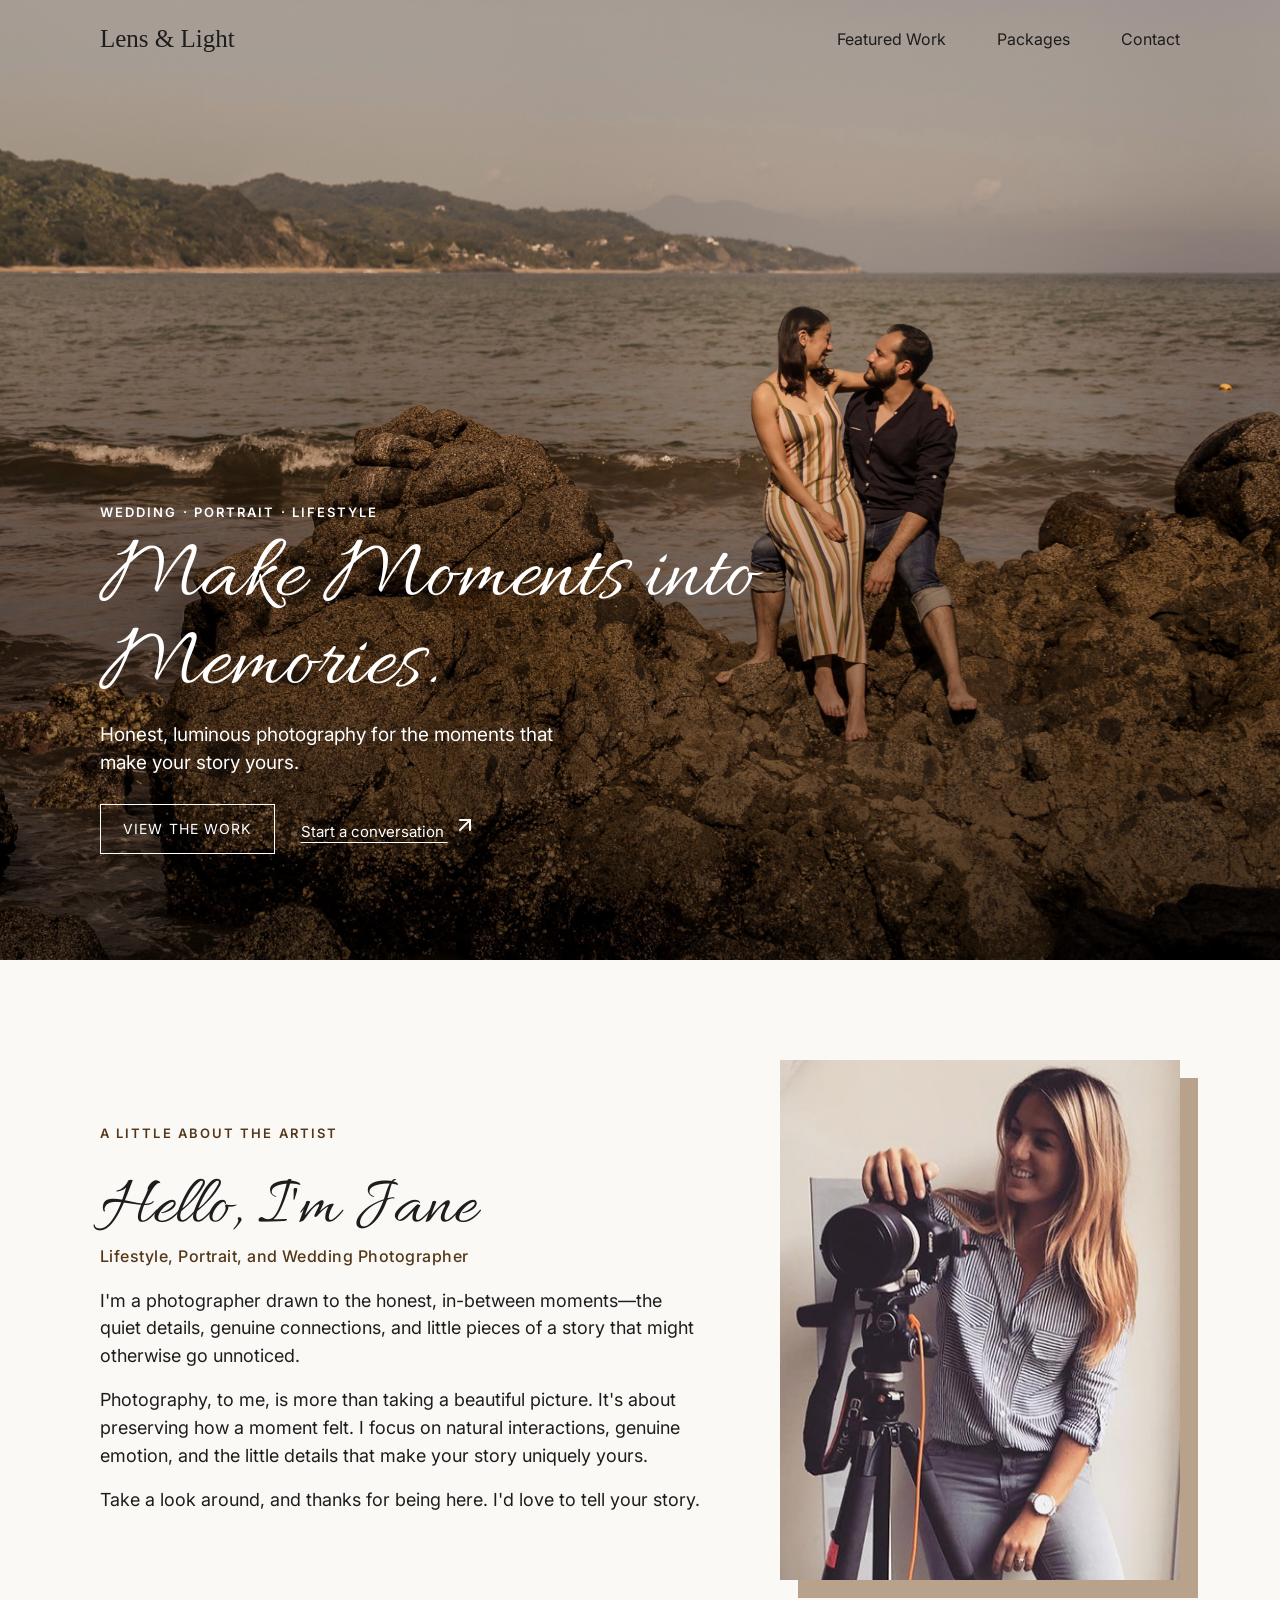
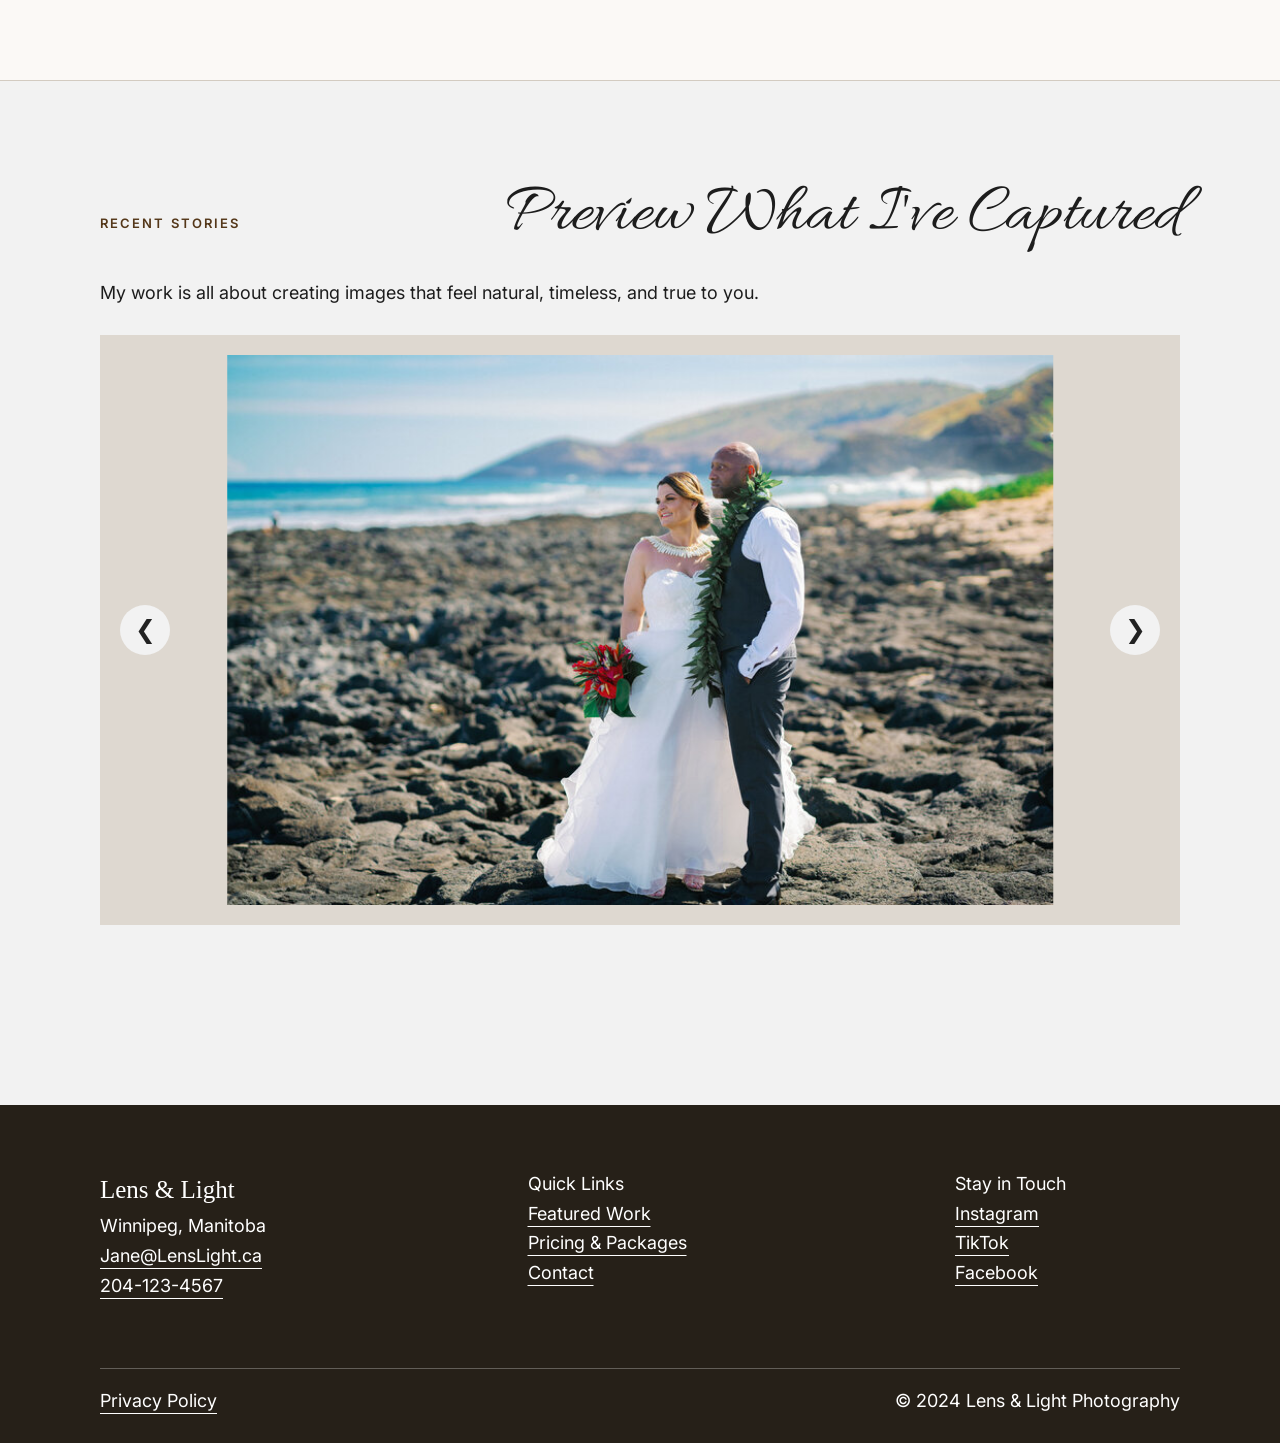
==== commit d0727c46: "Update intro text and arrow" ====
--- a/index.html
+++ b/index.html
@@ -30,11 +30,19 @@
 			</nav>
 			<div class="hero-copy">
 				<p class="hero-eyebrow">Wedding · Portrait · Lifestyle</p>
-				<h1 class="heading-font">Where Moments Become Memories.</h1>
+				<h1 class="heading-font">Make Moments into Memories.</h1>
 				<p class="hero-intro">Honest, luminous photography for the moments that make your story yours.</p>
 				<div class="hero-actions">
 					<a class="hero-button" href="weddings-featured-work.html">View the work</a>
-					<a class="hero-text-link" href="contact.html">Start a conversation <span aria-hidden="true">↗</span></a>
+					<a class="hero-text-link" href="contact.html">
+						Start a conversation
+						<span aria-hidden="true">
+							<svg xmlns="http://www.w3.org/2000/svg" width="24" height="24" viewBox="0 0 24 24" fill="none" stroke="currentColor" stroke-width="2" stroke-linecap="round" stroke-linejoin="round">
+								<line x1="7" y1="17" x2="17" y2="7"></line>
+								<polyline points="7 7 17 7 17 17"></polyline>
+							</svg>
+						</span>
+					</a>
 				</div>
 			</div>
 		</div>
--- a/styles.css
+++ b/styles.css
@@ -258,6 +258,9 @@
     color: white;
     font-size: 15px;
     text-underline-offset: 5px;
+}
+.hero-text-link svg {
+    stroke: white;
 }
 .hero-text-link span {
     color: inherit;
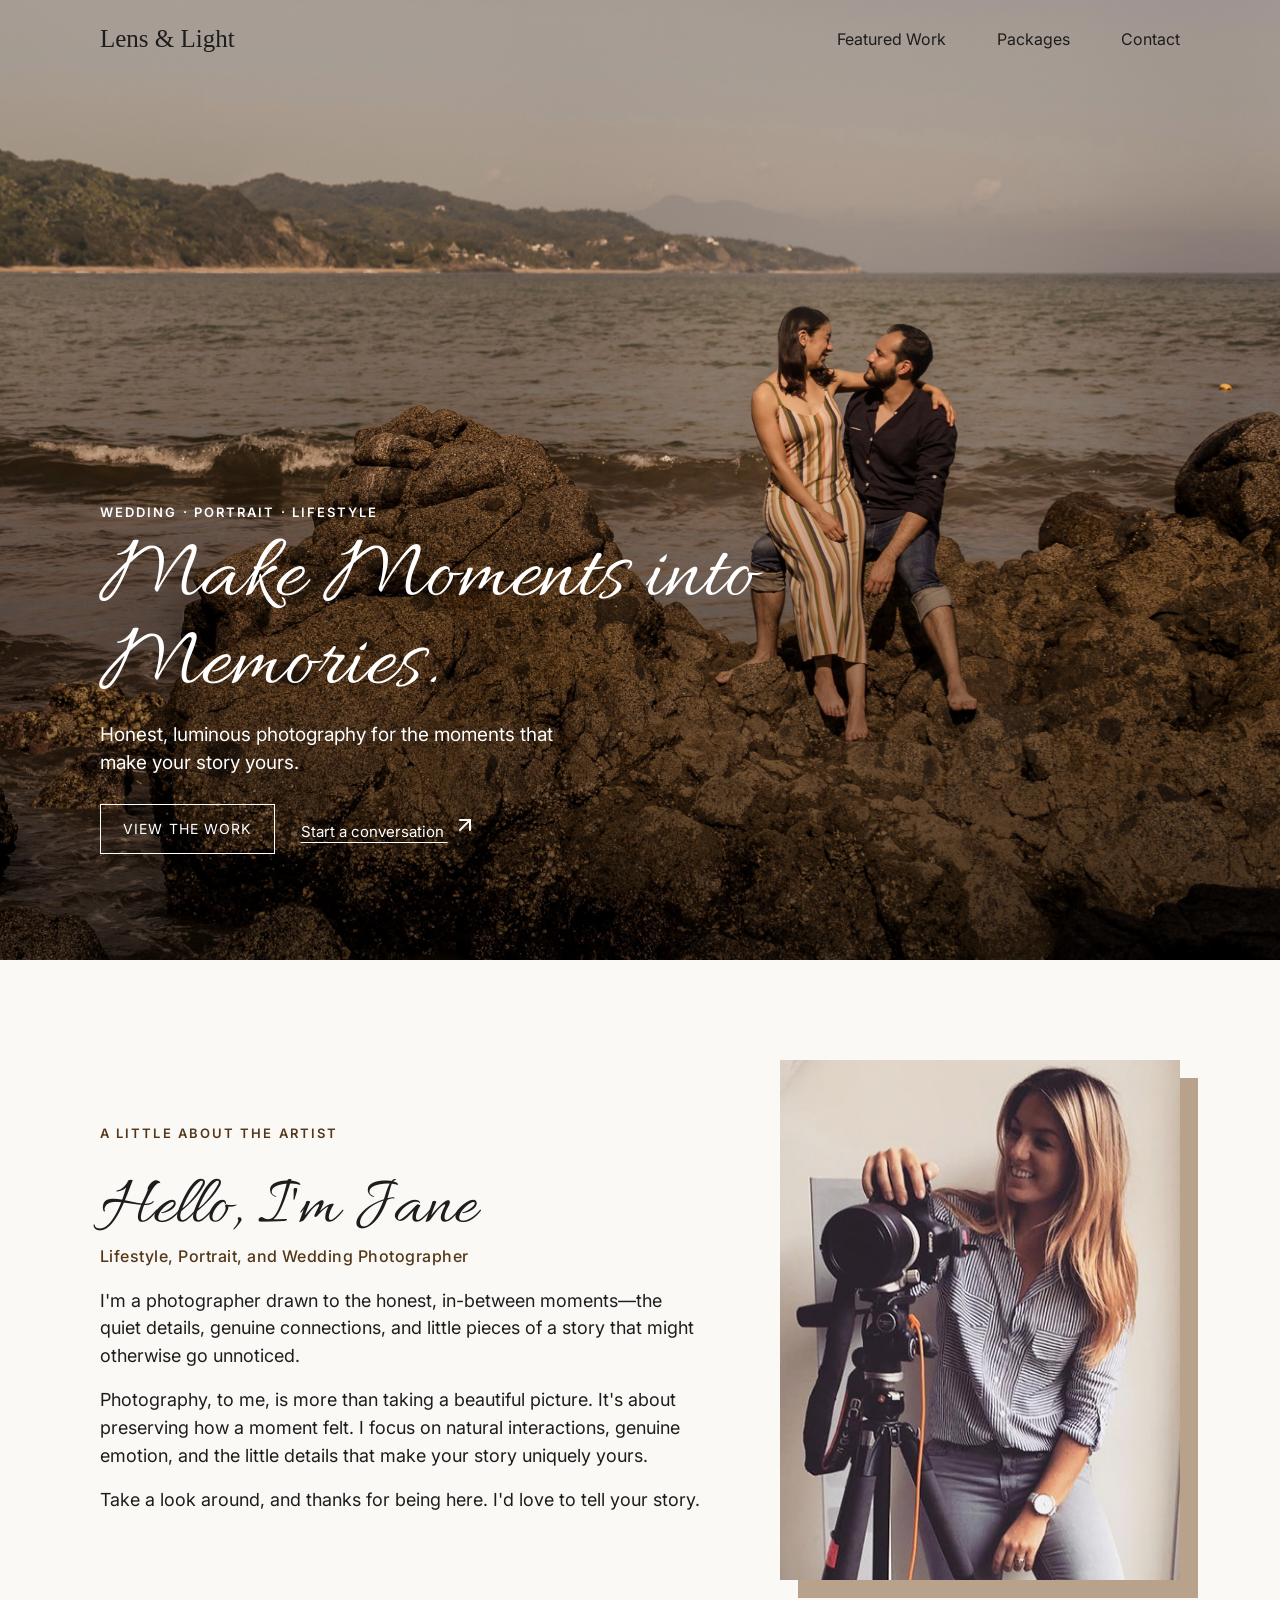
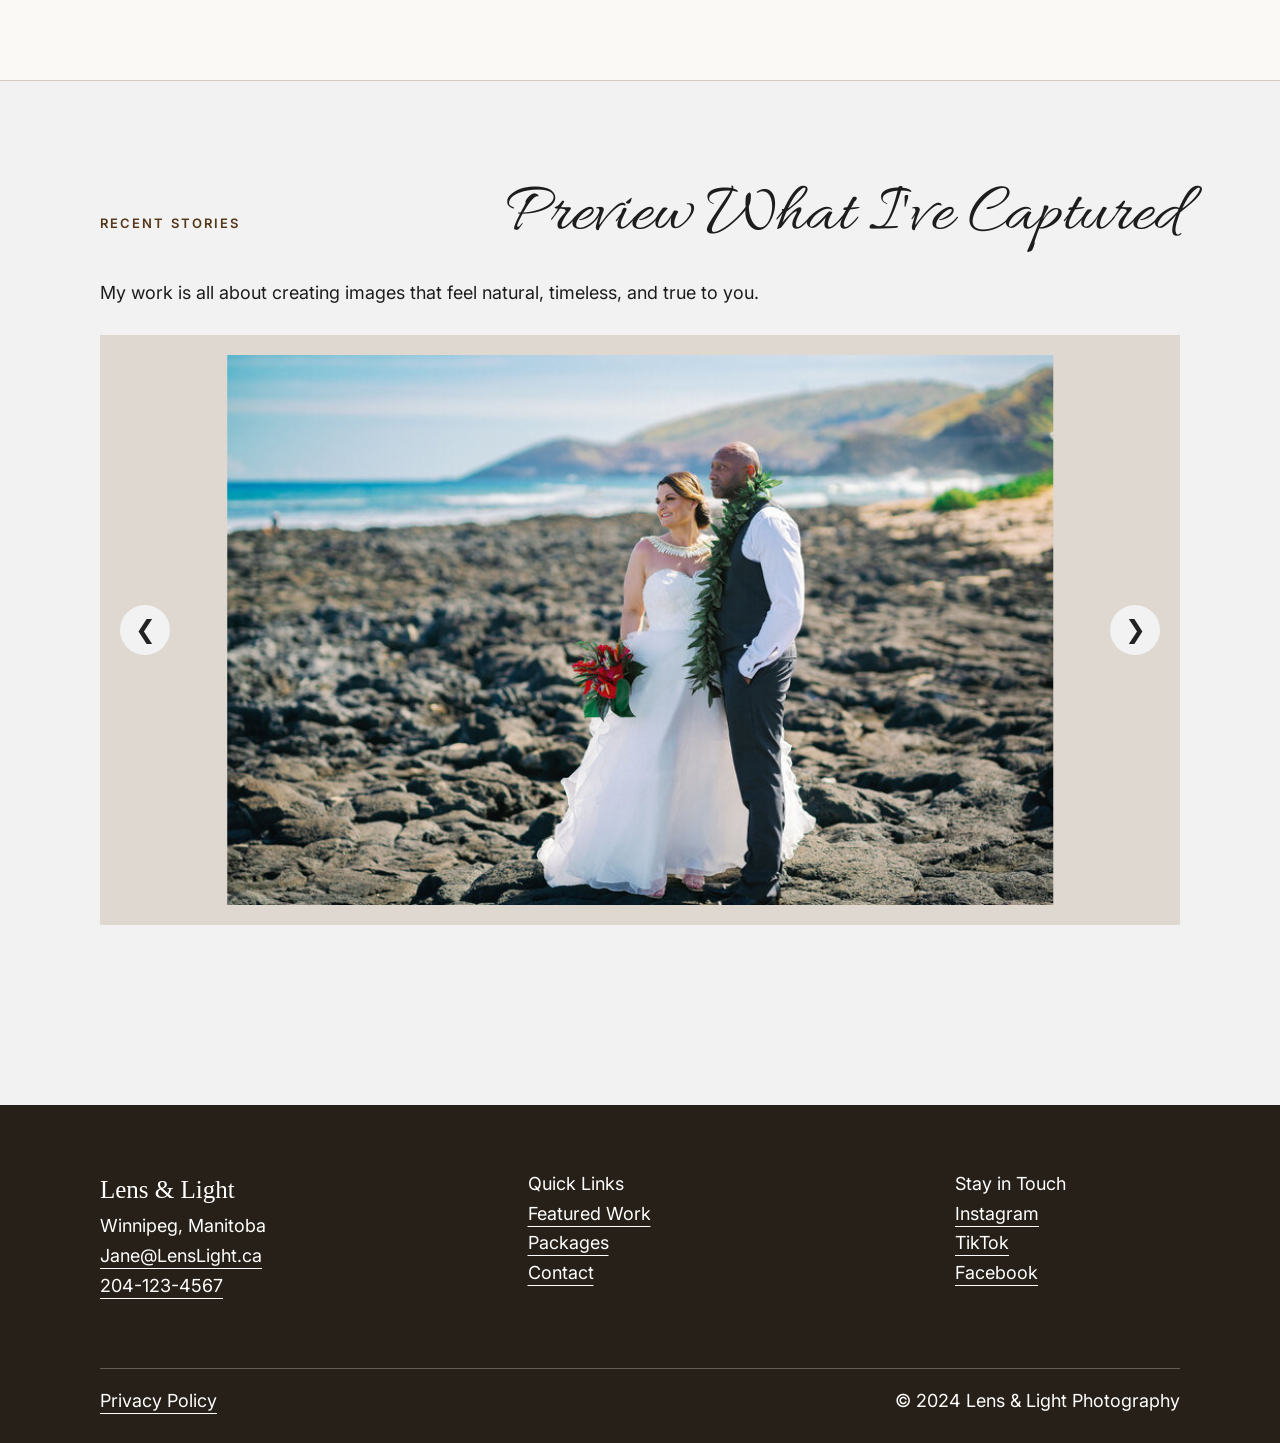
==== commit 708d2a17: "updated footer" ====
--- a/index.html
+++ b/index.html
@@ -8,7 +8,7 @@
 	<link rel="preconnect" href="https://fonts.googleapis.com">
 	<link rel="preconnect" href="https://fonts.gstatic.com" crossorigin>
 	<link href="https://fonts.googleapis.com/css2?family=Allura&family=Homemade+Apple&family=Inter:wght@400;500;600&display=swap" rel="stylesheet">
-	<link rel="stylesheet" href="styles.css">
+	<link rel="stylesheet" href="styles.css?v=2">
 </head>
 <body>
 	<header id="top" class="header home content-padding">
@@ -126,7 +126,7 @@
 				<div class="footer-link-section">
 					<p class="no-margin">Quick Links</p>
 					<a href="weddings-featured-work.html">Featured Work</a>
-					<a href="packages.html">Pricing & Packages</a>
+					<a href="packages.html">Packages</a>
 					<a href="contact.html">Contact</a>
 				</div>
 				<div class="footer-link-section">
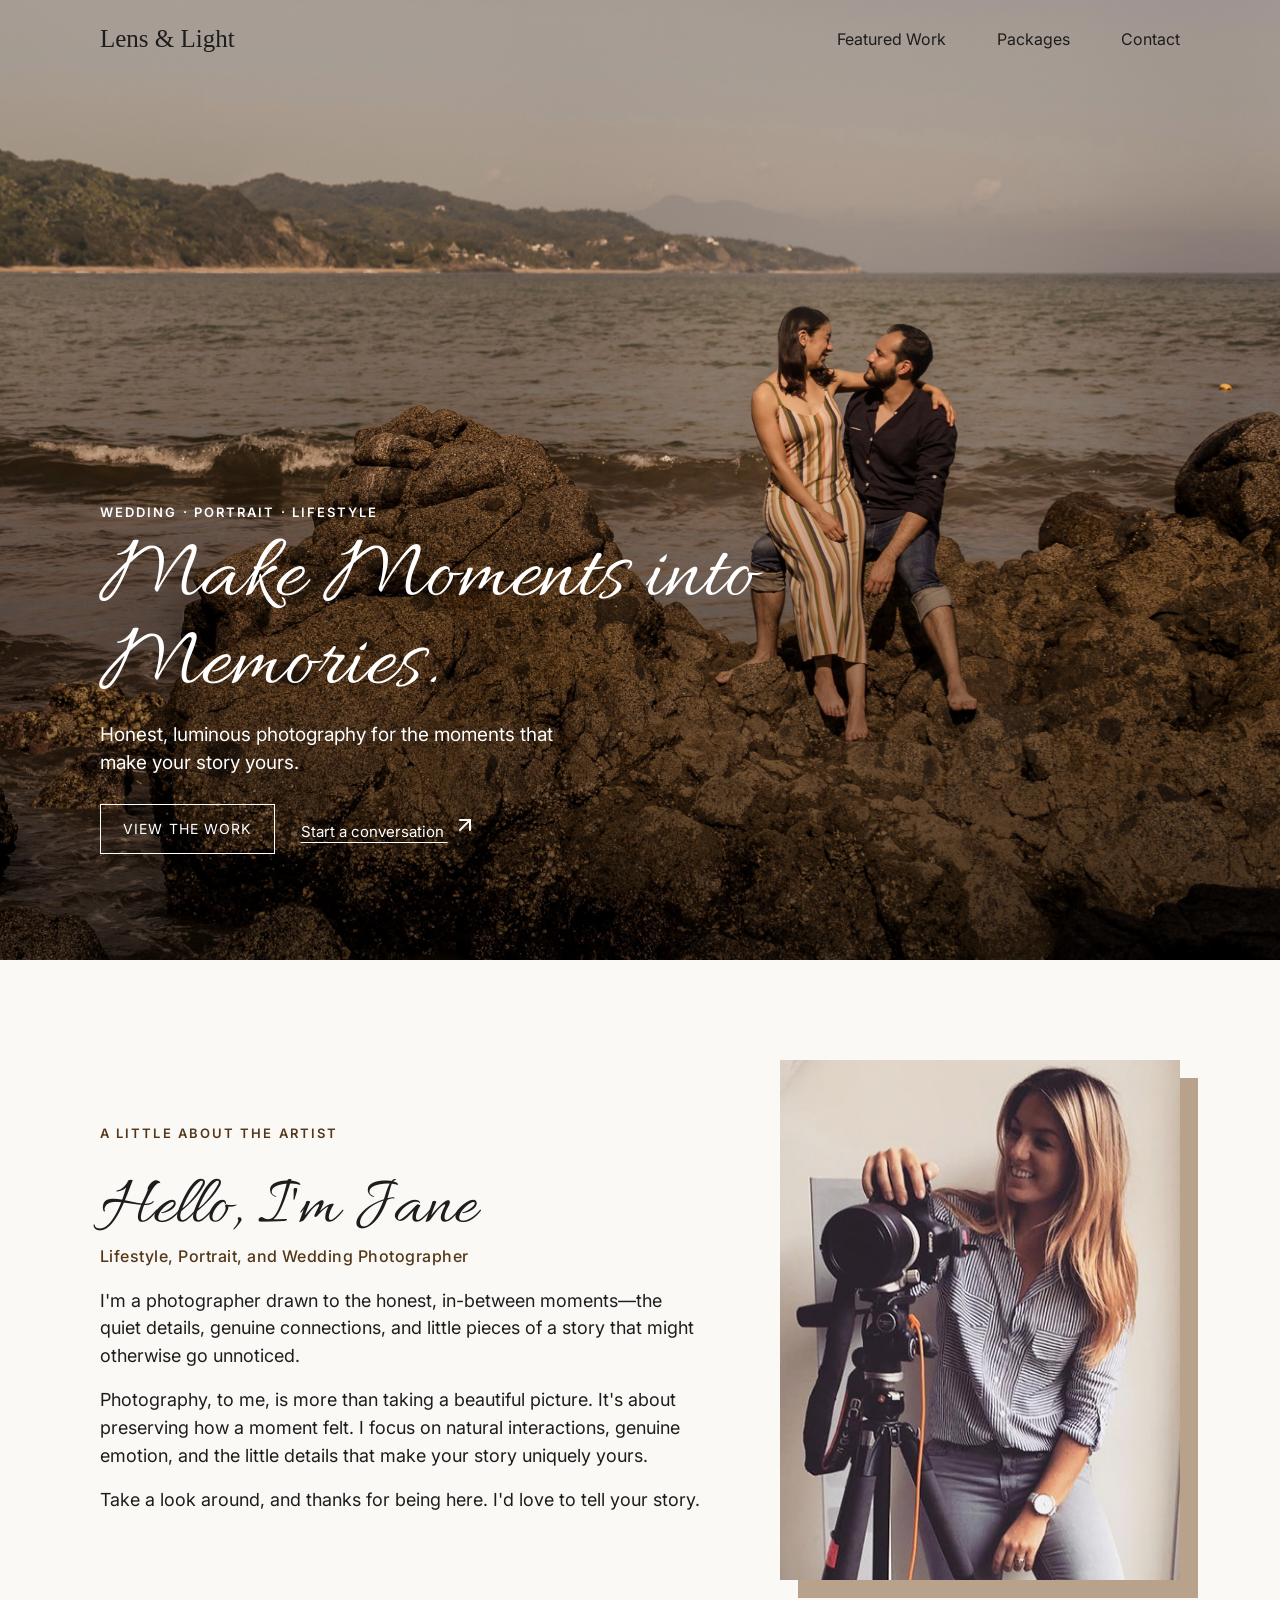
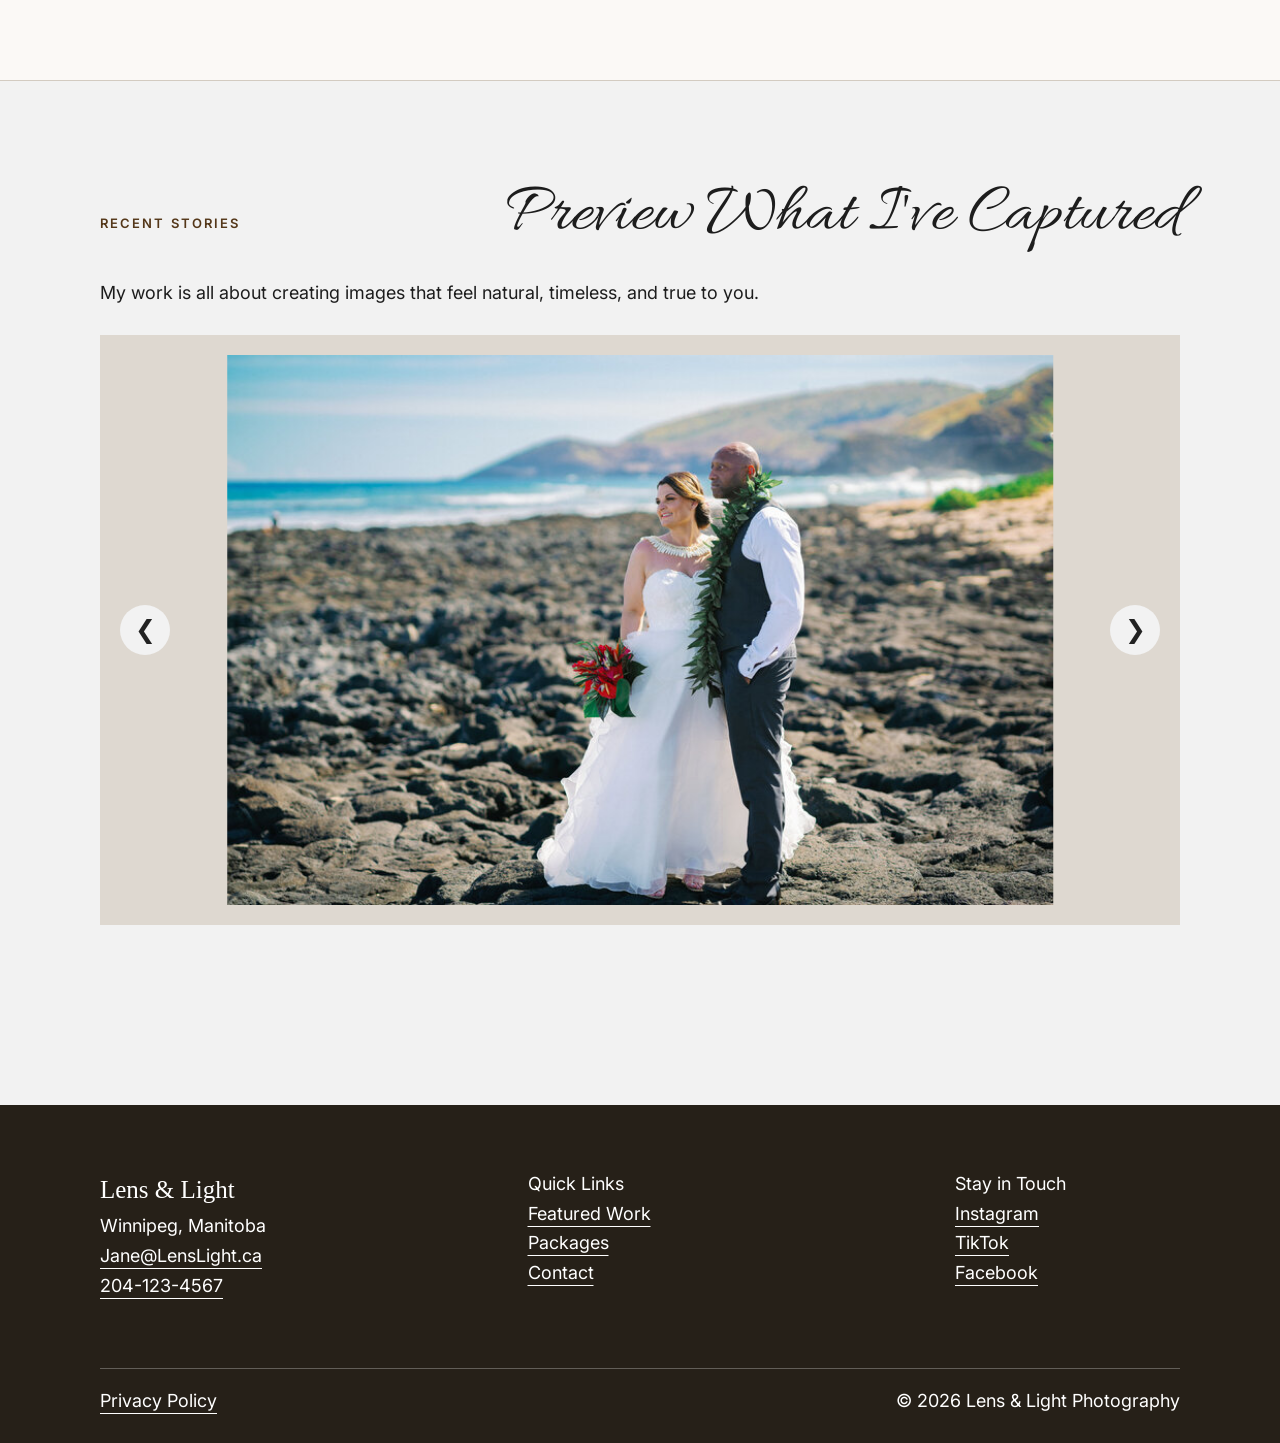
==== commit ec661600: "update footer" ====
--- a/index.html
+++ b/index.html
@@ -141,7 +141,7 @@
 					<a href="#">Privacy Policy</a>
 					<!-- <a href="#">Terms of Service</a> -->
 				</div>
-				<p class="no-margin">&copy; 2024 Lens &amp; Light Photography</p>	
+				<p class="no-margin">&copy; 2026 Lens &amp; Light Photography</p>	
 			</div>
 		</div>
 	</footer>
--- a/styles.css
+++ b/styles.css
@@ -807,6 +807,50 @@
 .submit-button:hover {
     background: transparent;
     color: #222;
+}
+
+.contact-toast {
+    position: fixed;
+    right: 24px;
+    bottom: 24px;
+    z-index: 20;
+    display: flex;
+    align-items: flex-start;
+    gap: 22px;
+    width: min(440px, calc(100vw - 32px));
+    padding: 20px 18px 20px 22px;
+    border-left: 4px solid var(--accent-dark);
+    background: var(--paper);
+    box-shadow: 0 12px 35px rgba(38, 32, 24, 0.2);
+}
+
+.contact-toast[hidden] {
+    display: none;
+}
+
+.contact-toast p {
+    margin: 0;
+    font-size: 16px;
+    line-height: 1.45;
+}
+
+.contact-toast-close {
+    flex: 0 0 auto;
+    width: 28px;
+    height: 28px;
+    margin: -6px -4px 0 0;
+    padding: 0;
+    border: 0;
+    background: transparent;
+    color: var(--accent-dark);
+    cursor: pointer;
+    font-size: 26px;
+    line-height: 1;
+}
+
+.contact-toast-close:hover,
+.contact-toast-close:focus-visible {
+    color: var(--font-color);
 }
 
 
@@ -1287,4 +1331,4 @@
         opacity: 1;
         transform: translateY(0) scale(1);
     }
-}+}
